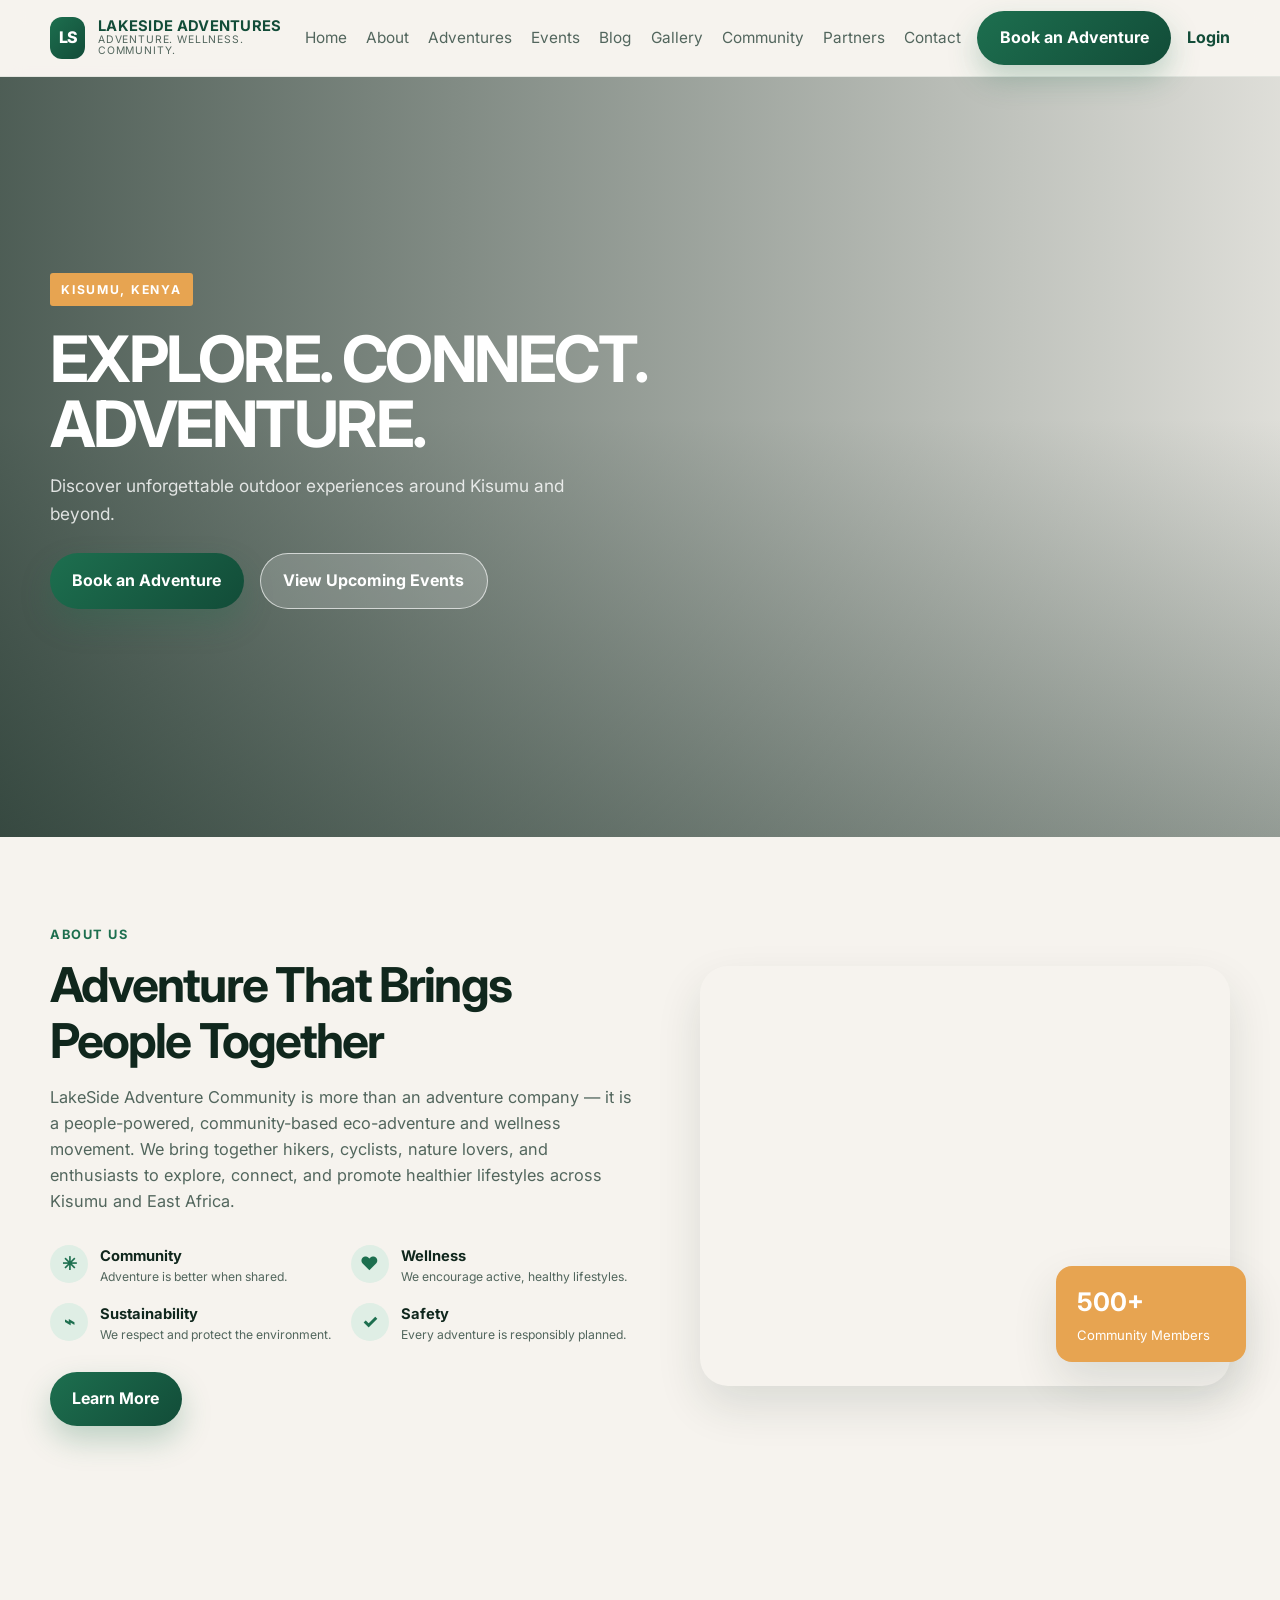
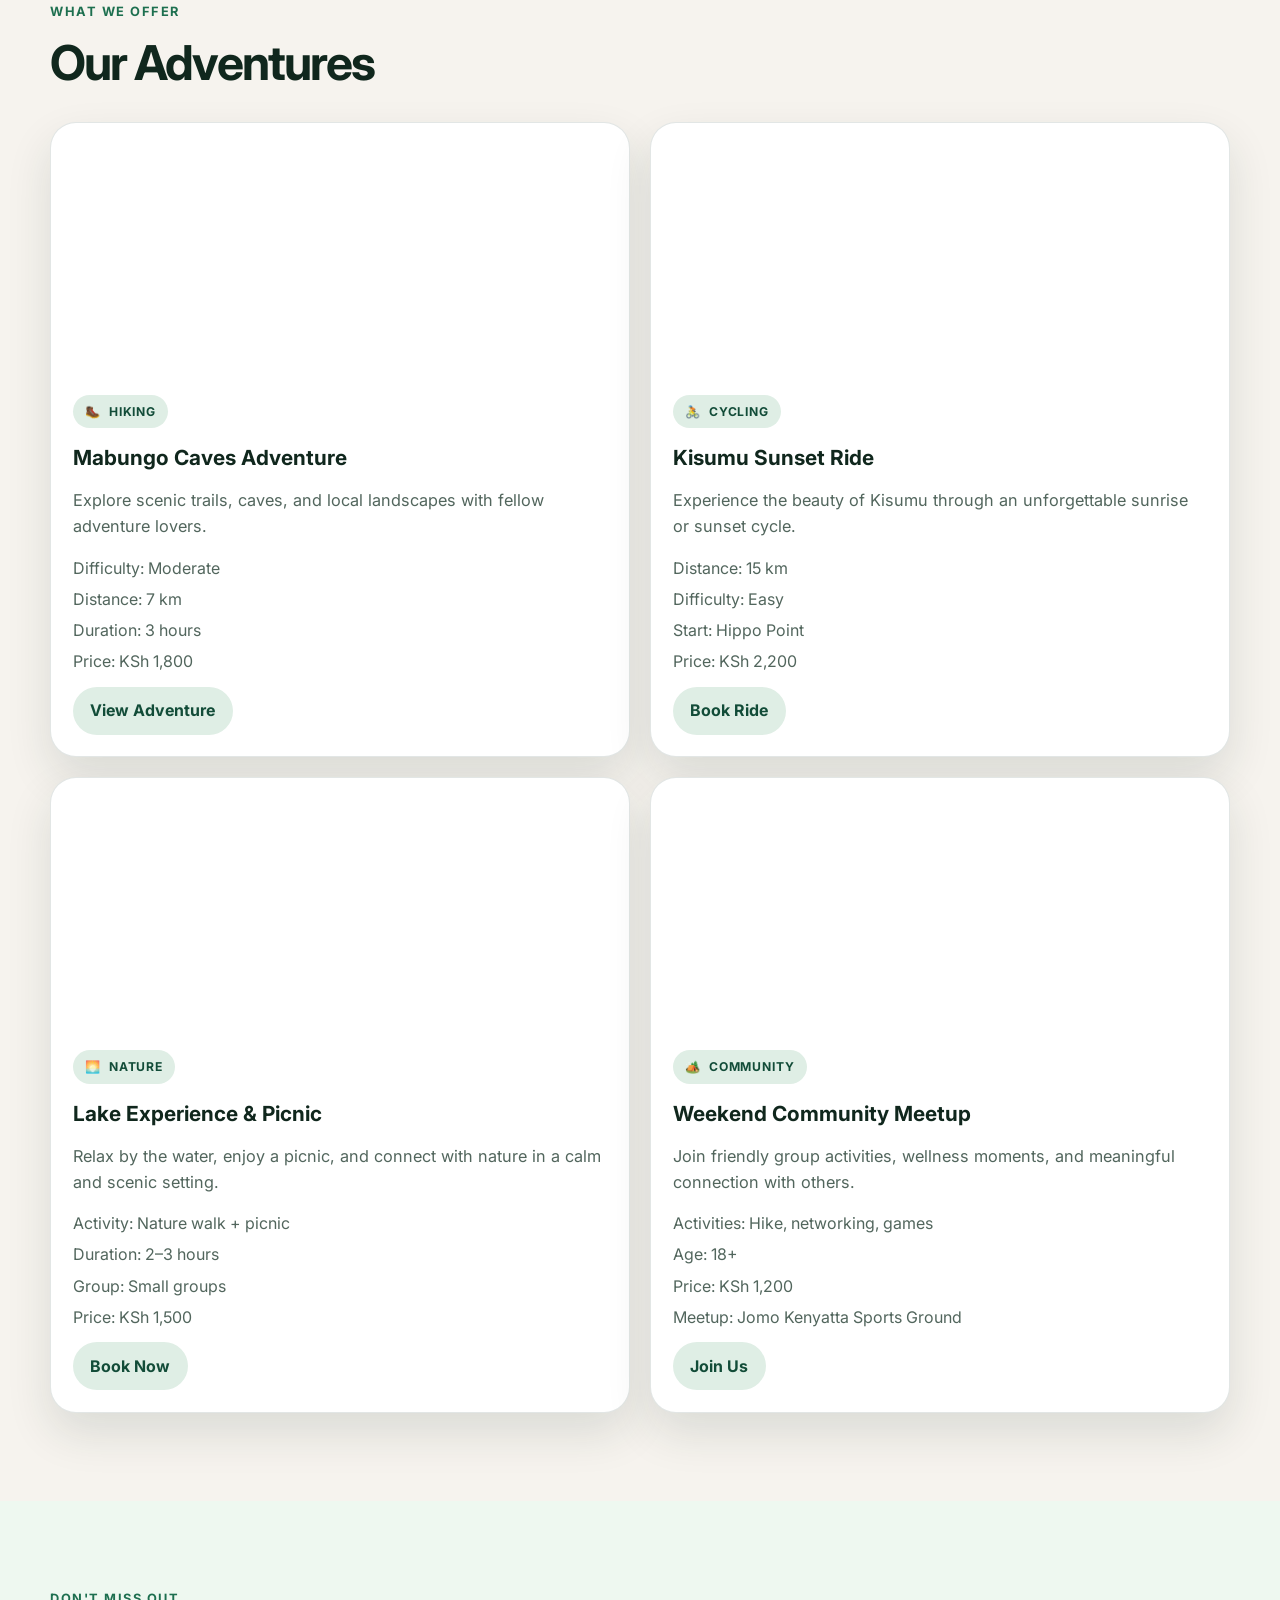
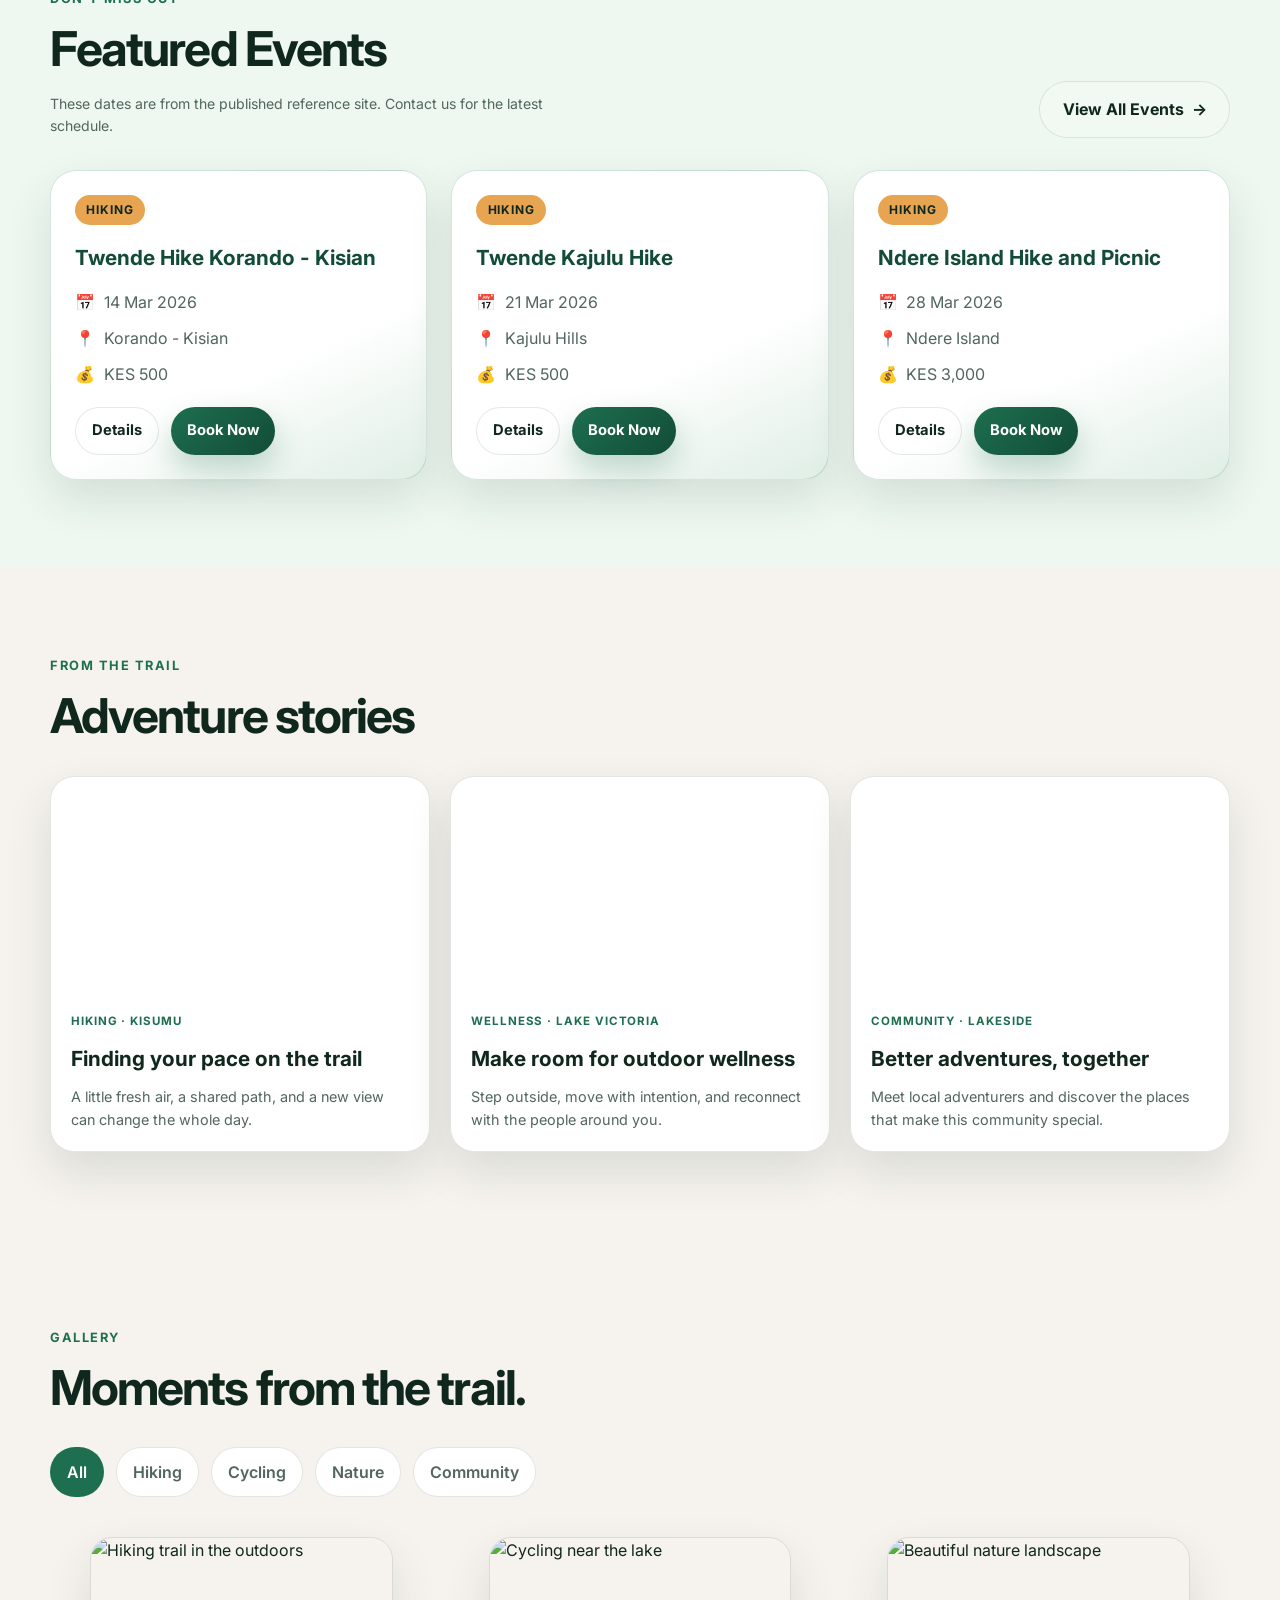
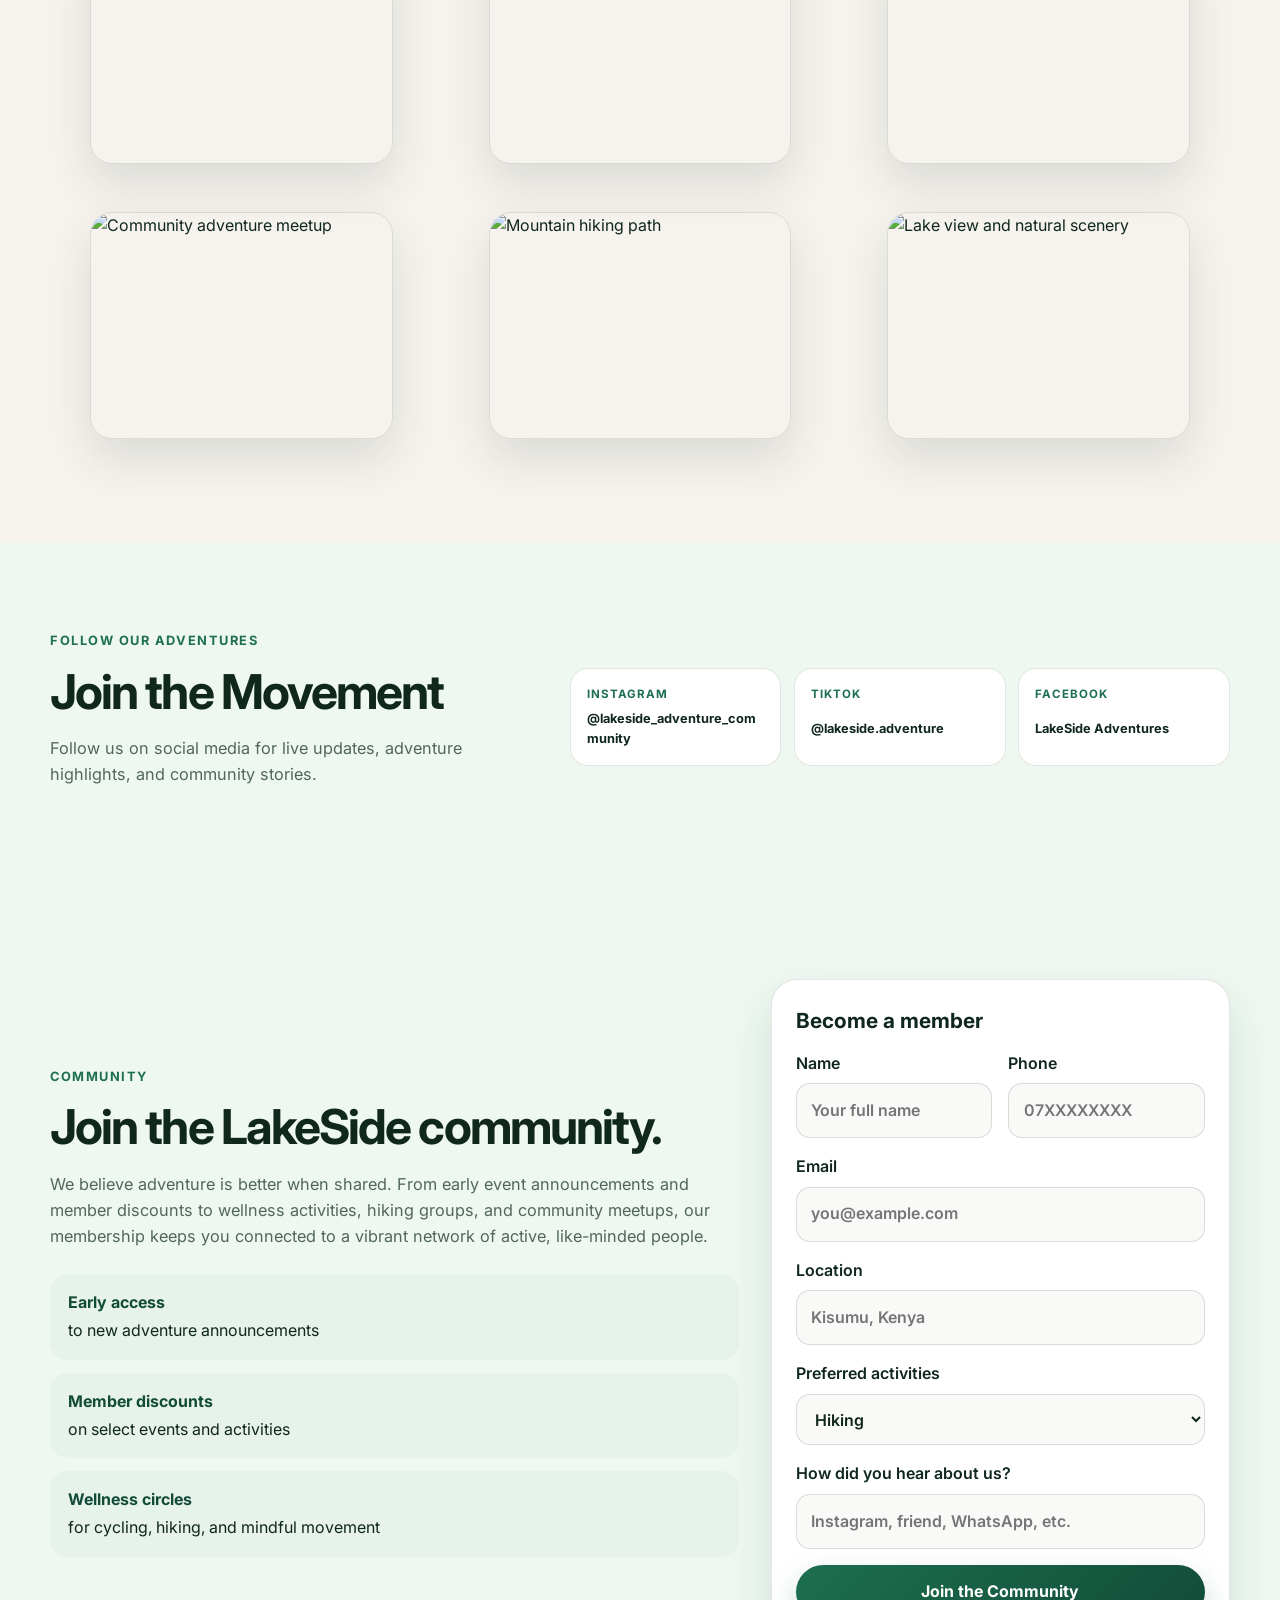
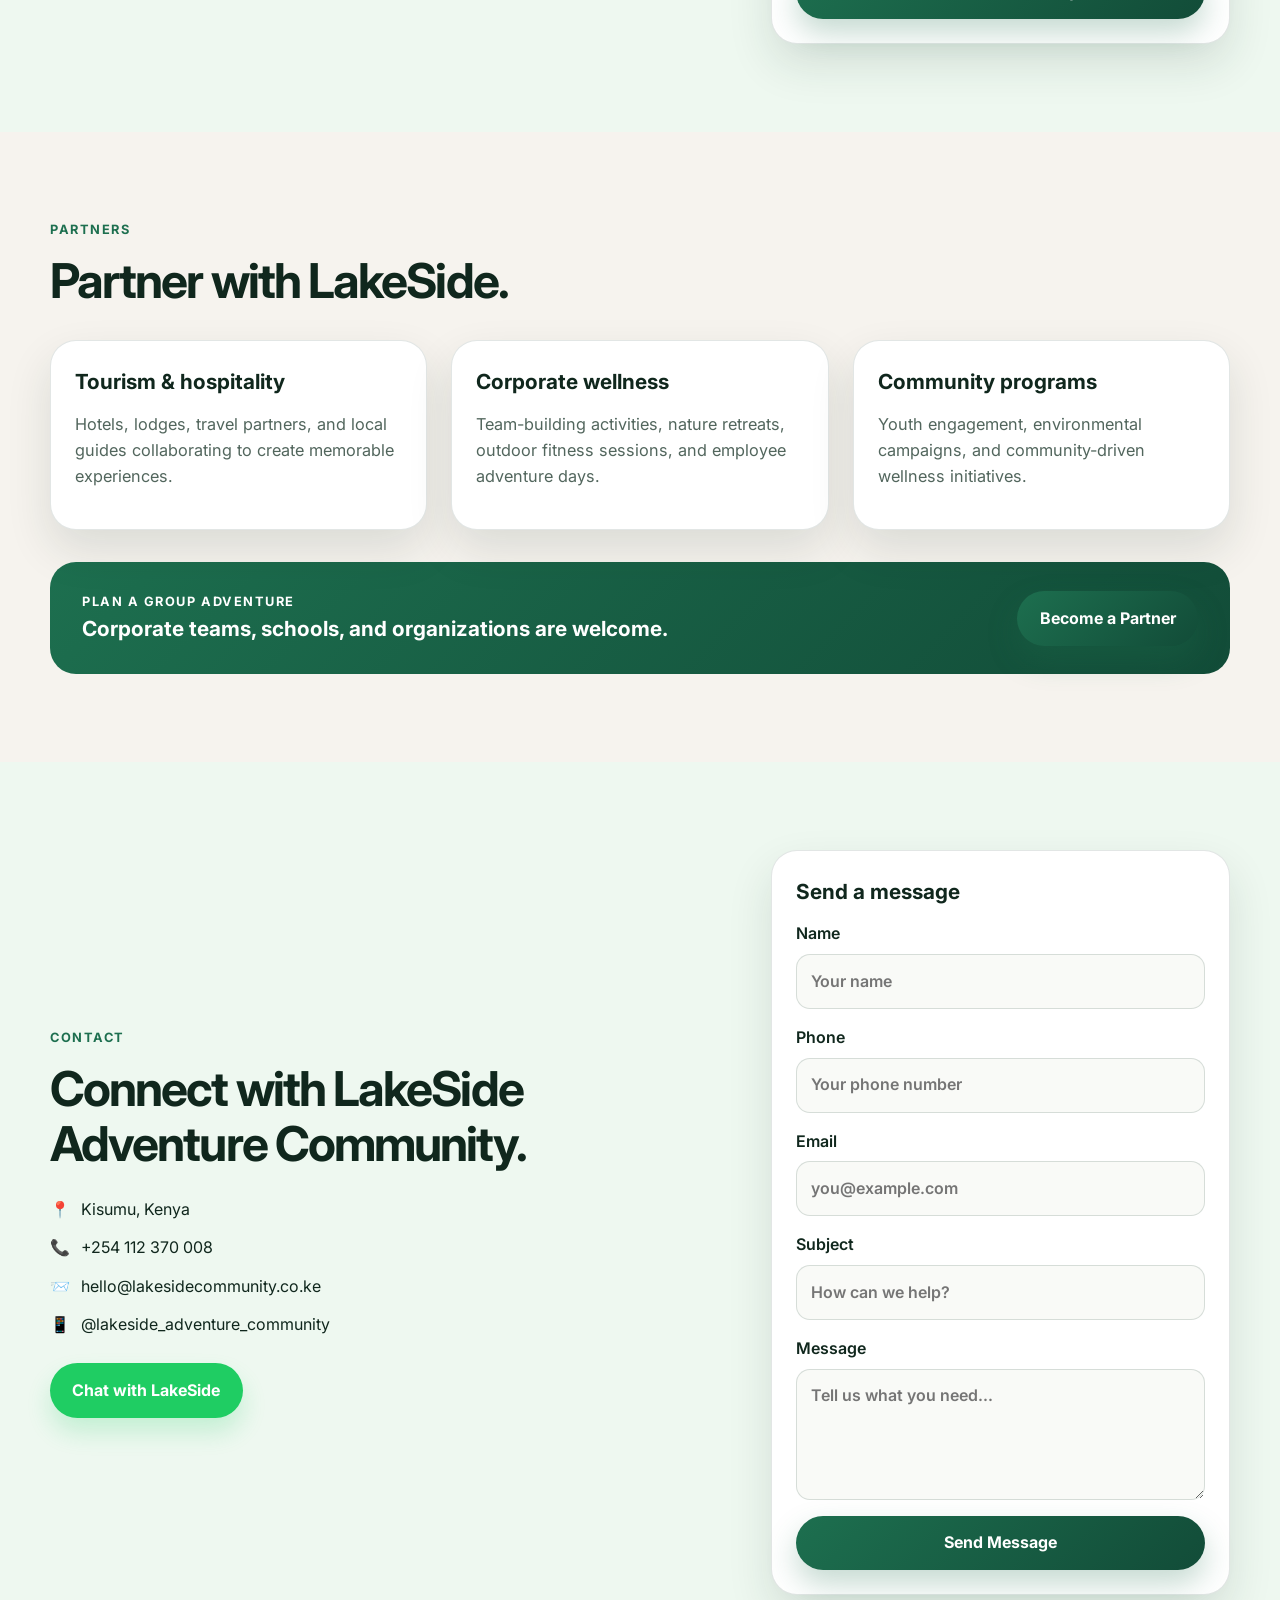
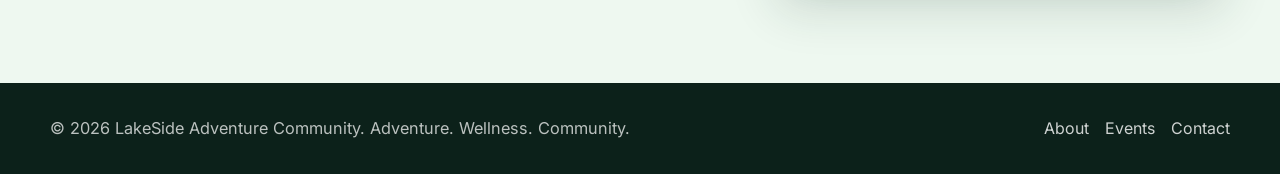
==== index.html @ b5d07d21 "Add Lakeside adventure site and admin demo Co-authored-by: Copilot <223556219+Copilot@users.noreply." ====
<!DOCTYPE html>
<html lang="en">
  <head>
    <meta charset="UTF-8" />
    <meta name="viewport" content="width=device-width, initial-scale=1.0" />
    <meta
      name="description"
      content="LakeSide Adventure Community brings people together through hiking, cycling, wellness, and unforgettable outdoor adventures around Kisumu, Kenya."
    />
    <title>LakeSide Adventure Community</title>
    <link rel="preconnect" href="https://fonts.googleapis.com" />
    <link rel="preconnect" href="https://fonts.gstatic.com" crossorigin />
    <link
      href="https://fonts.googleapis.com/css2?family=Inter:wght@400;500;600;700;800;900&display=swap"
      rel="stylesheet"
    />
    <link rel="stylesheet" href="styles.css" />
  </head>
  <body>
    <header class="site-header">
      <div class="container nav-shell">
        <a href="#home" class="brand" aria-label="LakeSide Adventure Community home">
          <span class="brand-mark">LS</span>
          <span class="brand-text">
            <strong>LAKESIDE ADVENTURES</strong>
            <small>Adventure. Wellness. Community.</small>
          </span>
        </a>

        <button class="nav-toggle" aria-expanded="false" aria-label="Toggle navigation">
          <span></span>
          <span></span>
          <span></span>
        </button>

        <nav class="site-nav" aria-label="Main navigation">
          <a href="#home">Home</a>
          <a href="#about">About</a>
          <a href="#adventures">Adventures</a>
          <a href="#events">Events</a>
          <a href="#stories">Blog</a>
          <a href="#gallery">Gallery</a>
          <a href="#community">Community</a>
          <a href="#partners">Partners</a>
          <a href="#contact">Contact</a>
        </nav>

        <div class="nav-actions">
          <a href="#events" class="primary-btn nav-cta">Book an Adventure</a>
          <a href="login.html" class="login-nav-link">Login</a>
        </div>
      </div>
    </header>

    <main>
      <section class="hero" id="home">
        <div class="hero-overlay"></div>
        <div class="container hero-inner">
          <div class="hero-copy">
            <p class="eyebrow">Kisumu, Kenya</p>
            <h1>EXPLORE. CONNECT. ADVENTURE.</h1>
            <p class="lead">
              Discover unforgettable outdoor experiences around Kisumu and beyond.
            </p>
            <div class="hero-actions">
              <a href="#events" class="primary-btn">Book an Adventure</a>
              <a href="#events" class="secondary-btn">View Upcoming Events</a>
            </div>
          </div>
        </div>
      </section>

      <section class="intro section-space" id="about">
        <div class="container intro-grid">
          <div>
            <p class="section-label">About Us</p>
            <h2>Adventure That Brings People Together</h2>
            <p>
              LakeSide Adventure Community is more than an adventure company — it is a people-powered,
              community-based eco-adventure and wellness movement. We bring together hikers, cyclists,
              nature lovers, and enthusiasts to explore, connect, and promote healthier lifestyles across
              Kisumu and East Africa.
            </p>
            <div class="about-values">
              <article><span>✳</span><div><strong>Community</strong><small>Adventure is better when shared.</small></div></article>
              <article><span>♥</span><div><strong>Wellness</strong><small>We encourage active, healthy lifestyles.</small></div></article>
              <article><span>⌁</span><div><strong>Sustainability</strong><small>We respect and protect the environment.</small></div></article>
              <article><span>✓</span><div><strong>Safety</strong><small>Every adventure is responsibly planned.</small></div></article>
            </div>
            <a class="primary-btn" href="#community">Learn More</a>
          </div>

          <div class="about-visual">
            <div class="about-photo" role="img" aria-label="A group enjoying an outdoor adventure"></div>
            <div class="member-badge"><strong>500+</strong><span>Community Members</span></div>
          </div>
        </div>
      </section>

      <section class="section-space" id="adventures">
        <div class="container">
          <div class="section-header">
            <p class="section-label">What We Offer</p>
            <h2>Our Adventures</h2>
          </div>

          <div class="adventure-grid">
            <article class="adventure-card">
              <div class="card-visual hiking"></div>
              <div class="card-content">
                <div class="card-meta"><span>🥾</span> Hiking</div>
                <h3>Mabungo Caves Adventure</h3>
                <p>Explore scenic trails, caves, and local landscapes with fellow adventure lovers.</p>
                <ul>
                  <li>Difficulty: Moderate</li>
                  <li>Distance: 7 km</li>
                  <li>Duration: 3 hours</li>
                  <li>Price: KSh 1,800</li>
                </ul>
                <button class="small-btn" data-event="Mabungo Caves Adventure">View Adventure</button>
              </div>
            </article>

            <article class="adventure-card">
              <div class="card-visual cycling"></div>
              <div class="card-content">
                <div class="card-meta"><span>🚴</span> Cycling</div>
                <h3>Kisumu Sunset Ride</h3>
                <p>Experience the beauty of Kisumu through an unforgettable sunrise or sunset cycle.</p>
                <ul>
                  <li>Distance: 15 km</li>
                  <li>Difficulty: Easy</li>
                  <li>Start: Hippo Point</li>
                  <li>Price: KSh 2,200</li>
                </ul>
                <button class="small-btn" data-event="Kisumu Sunset Ride">Book Ride</button>
              </div>
            </article>

            <article class="adventure-card">
              <div class="card-visual nature"></div>
              <div class="card-content">
                <div class="card-meta"><span>🌅</span> Nature</div>
                <h3>Lake Experience & Picnic</h3>
                <p>Relax by the water, enjoy a picnic, and connect with nature in a calm and scenic setting.</p>
                <ul>
                  <li>Activity: Nature walk + picnic</li>
                  <li>Duration: 2–3 hours</li>
                  <li>Group: Small groups</li>
                  <li>Price: KSh 1,500</li>
                </ul>
                <button class="small-btn" data-event="Lake Experience & Picnic">Book Now</button>
              </div>
            </article>

            <article class="adventure-card">
              <div class="card-visual community"></div>
              <div class="card-content">
                <div class="card-meta"><span>🏕️</span> Community</div>
                <h3>Weekend Community Meetup</h3>
                <p>Join friendly group activities, wellness moments, and meaningful connection with others.</p>
                <ul>
                  <li>Activities: Hike, networking, games</li>
                  <li>Age: 18+</li>
                  <li>Price: KSh 1,200</li>
                  <li>Meetup: Jomo Kenyatta Sports Ground</li>
                </ul>
                <button class="small-btn" data-event="Weekend Community Meetup">Join Us</button>
              </div>
            </article>
          </div>
        </div>
      </section>

      <section class="events section-space alt-bg" id="events">
        <div class="container">
          <div class="section-header split-row">
            <div>
              <p class="section-label">Don't Miss Out</p>
              <h2>Featured Events</h2>
              <p class="event-date-note">These dates are from the published reference site. Contact us for the latest schedule.</p>
            </div>
            <a href="#contact" class="secondary-btn">View All Events&nbsp; →</a>
          </div>

          <div class="event-grid lakeside-featured-events" id="upcoming">
            <article class="event-card">
              <div class="event-badge">Hiking</div>
              <h3>Twende Hike Korando - Kisian</h3>
              <ul>
                <li><span>📅</span> 14 Mar 2026</li>
                <li><span>📍</span> Korando - Kisian</li>
                <li><span>💰</span> KES 500</li>
              </ul>
              <div class="event-actions">
                <button class="secondary-btn small" data-event="Twende Hike Korando - Kisian" data-price="500" data-date="14 Mar 2026" data-location="Korando - Kisian">Details</button>
                <button class="primary-btn small" data-event="Twende Hike Korando - Kisian" data-price="500" data-date="14 Mar 2026" data-location="Korando - Kisian">Book Now</button>
              </div>
            </article>

            <article class="event-card">
              <div class="event-badge">Hiking</div>
              <h3>Twende Kajulu Hike</h3>
              <ul>
                <li><span>📅</span> 21 Mar 2026</li>
                <li><span>📍</span> Kajulu Hills</li>
                <li><span>💰</span> KES 500</li>
              </ul>
              <div class="event-actions">
                <button class="secondary-btn small" data-event="Twende Kajulu Hike" data-price="500" data-date="21 Mar 2026" data-location="Kajulu Hills">Details</button>
                <button class="primary-btn small" data-event="Twende Kajulu Hike" data-price="500" data-date="21 Mar 2026" data-location="Kajulu Hills">Book Now</button>
              </div>
            </article>

            <article class="event-card">
              <div class="event-badge">Hiking</div>
              <h3>Ndere Island Hike and Picnic</h3>
              <ul>
                <li><span>📅</span> 28 Mar 2026</li>
                <li><span>📍</span> Ndere Island</li>
                <li><span>💰</span> KES 3,000</li>
              </ul>
              <div class="event-actions">
                <button class="secondary-btn small" data-event="Ndere Island Hike and Picnic" data-price="3000" data-date="28 Mar 2026" data-location="Ndere Island">Details</button>
                <button class="primary-btn small" data-event="Ndere Island Hike and Picnic" data-price="3000" data-date="28 Mar 2026" data-location="Ndere Island">Book Now</button>
              </div>
            </article>
          </div>
        </div>
      </section>

      <section class="section-space" id="stories">
        <div class="container">
          <div class="section-header">
            <p class="section-label">From the trail</p>
            <h2>Adventure stories</h2>
          </div>
          <div class="story-grid">
            <article class="story-card">
              <div class="story-image story-hiking"></div>
              <div class="story-copy"><span>HIKING · KISUMU</span><h3>Finding your pace on the trail</h3><p>A little fresh air, a shared path, and a new view can change the whole day.</p></div>
            </article>
            <article class="story-card">
              <div class="story-image story-lake"></div>
              <div class="story-copy"><span>WELLNESS · LAKE VICTORIA</span><h3>Make room for outdoor wellness</h3><p>Step outside, move with intention, and reconnect with the people around you.</p></div>
            </article>
            <article class="story-card">
              <div class="story-image story-community"></div>
              <div class="story-copy"><span>COMMUNITY · LAKESIDE</span><h3>Better adventures, together</h3><p>Meet local adventurers and discover the places that make this community special.</p></div>
            </article>
          </div>
        </div>
      </section>

      <section class="section-space" id="gallery">
        <div class="container">
          <div class="section-header">
            <p class="section-label">Gallery</p>
            <h2>Moments from the trail.</h2>
          </div>

          <div class="gallery-filters" aria-label="Gallery categories">
            <button class="filter-btn active" data-filter="all">All</button>
            <button class="filter-btn" data-filter="hiking">Hiking</button>
            <button class="filter-btn" data-filter="cycling">Cycling</button>
            <button class="filter-btn" data-filter="nature">Nature</button>
            <button class="filter-btn" data-filter="community">Community</button>
          </div>

          <div class="gallery-grid">
            <figure class="gallery-item hiking"><img src="https://images.unsplash.com/photo-1527631746610-bca00a040d60?auto=format&fit=crop&w=900&q=80" alt="Hiking trail in the outdoors" /></figure>
            <figure class="gallery-item cycling"><img src="https://images.unsplash.com/photo-1541625602330-2277a4c46182?auto=format&fit=crop&w=900&q=80" alt="Cycling near the lake" /></figure>
            <figure class="gallery-item nature"><img src="https://images.unsplash.com/photo-1500530855697-b586d89ba3ee?auto=format&fit=crop&w=900&q=80" alt="Beautiful nature landscape" /></figure>
            <figure class="gallery-item community"><img src="https://images.unsplash.com/photo-1517457373958-b7bdd4587205?auto=format&fit=crop&w=900&q=80" alt="Community adventure meetup" /></figure>
            <figure class="gallery-item hiking"><img src="https://images.unsplash.com/photo-1551632811-561732d1e306?auto=format&fit=crop&w=900&q=80" alt="Mountain hiking path" /></figure>
            <figure class="gallery-item nature"><img src="https://images.unsplash.com/photo-1506744038136-46273834b3fb?auto=format&fit=crop&w=900&q=80" alt="Lake view and natural scenery" /></figure>
          </div>
        </div>
      </section>

      <section class="section-space alt-bg" id="join-movement">
        <div class="container story-callout">
          <div>
            <p class="section-label">Follow Our Adventures</p>
            <h2>Join the Movement</h2>
            <p>Follow us on social media for live updates, adventure highlights, and community stories.</p>
          </div>
          <div class="social-links">
            <a href="https://instagram.com/lakeside_adventure_community" target="_blank" rel="noreferrer">
              <span>Instagram</span><strong>@lakeside_adventure_community</strong>
            </a>
            <a href="https://tiktok.com/@lakeside.adventure" target="_blank" rel="noreferrer">
              <span>TikTok</span><strong>@lakeside.adventure</strong>
            </a>
            <a href="https://facebook.com" target="_blank" rel="noreferrer">
              <span>Facebook</span><strong>LakeSide Adventures</strong>
            </a>
          </div>
        </div>
      </section>

      <section class="section-space alt-bg" id="community">
        <div class="container community-grid">
          <div>
            <p class="section-label">Community</p>
            <h2>Join the LakeSide community.</h2>
            <p>
              We believe adventure is better when shared. From early event announcements and member discounts to
              wellness activities, hiking groups, and community meetups, our membership keeps you connected to a
              vibrant network of active, like-minded people.
            </p>
            <div class="community-benefits">
              <div><strong>Early access</strong><span>to new adventure announcements</span></div>
              <div><strong>Member discounts</strong><span>on select events and activities</span></div>
              <div><strong>Wellness circles</strong><span>for cycling, hiking, and mindful movement</span></div>
            </div>
          </div>

          <form class="membership-form" id="membershipForm">
            <h3>Become a member</h3>
            <div class="field-grid two-col">
              <label>
                Name
                <input type="text" name="name" placeholder="Your full name" required />
              </label>
              <label>
                Phone
                <input type="tel" name="phone" placeholder="07XXXXXXXX" required />
              </label>
            </div>
            <label>
              Email
              <input type="email" name="email" placeholder="you@example.com" required />
            </label>
            <label>
              Location
              <input type="text" name="location" placeholder="Kisumu, Kenya" required />
            </label>
            <label>
              Preferred activities
              <select name="activities">
                <option>Hiking</option>
                <option>Cycling</option>
                <option>Nature walks</option>
                <option>Community events</option>
                <option>Wellness activities</option>
              </select>
            </label>
            <label>
              How did you hear about us?
              <input type="text" name="source" placeholder="Instagram, friend, WhatsApp, etc." />
            </label>
            <button type="submit" class="primary-btn full-width">Join the Community</button>
          </form>
        </div>
      </section>

      <section class="section-space" id="partners">
        <div class="container">
          <div class="section-header">
            <p class="section-label">Partners</p>
            <h2>Partner with LakeSide.</h2>
          </div>

          <div class="partners-grid">
            <article class="partner-card">
              <h3>Tourism & hospitality</h3>
              <p>Hotels, lodges, travel partners, and local guides collaborating to create memorable experiences.</p>
            </article>
            <article class="partner-card">
              <h3>Corporate wellness</h3>
              <p>Team-building activities, nature retreats, outdoor fitness sessions, and employee adventure days.</p>
            </article>
            <article class="partner-card">
              <h3>Community programs</h3>
              <p>Youth engagement, environmental campaigns, and community-driven wellness initiatives.</p>
            </article>
          </div>

          <div class="cta-panel">
            <div>
              <p class="section-label">Plan a group adventure</p>
              <h3>Corporate teams, schools, and organizations are welcome.</h3>
            </div>
            <a href="#contact" class="primary-btn">Become a Partner</a>
          </div>
        </div>
      </section>

      <section class="section-space alt-bg" id="contact">
        <div class="container contact-grid">
          <div>
            <p class="section-label">Contact</p>
            <h2>Connect with LakeSide Adventure Community.</h2>
            <div class="contact-list">
              <p><strong>📍</strong> Kisumu, Kenya</p>
              <p><strong>📞</strong> +254 112 370 008</p>
              <p><strong>📨</strong> hello@lakesidecommunity.co.ke</p>
              <p><strong>📱</strong> @lakeside_adventure_community</p>
            </div>
            <a
              class="whatsapp-link"
              href="https://wa.me/254112370008?text=Hello%20LakeSide%20Adventure%20Community!%20I'd%20like%20to%20know%20more%20about%20your%20upcoming%20adventures."
              target="_blank"
              rel="noreferrer"
            >
              Chat with LakeSide
            </a>
          </div>

          <form class="contact-form" id="contactForm">
            <h3>Send a message</h3>
            <label>
              Name
              <input type="text" name="name" placeholder="Your name" required />
            </label>
            <label>
              Phone
              <input type="tel" name="phone" placeholder="Your phone number" required />
            </label>
            <label>
              Email
              <input type="email" name="email" placeholder="you@example.com" required />
            </label>
            <label>
              Subject
              <input type="text" name="subject" placeholder="How can we help?" required />
            </label>
            <label>
              Message
              <textarea name="message" rows="4" placeholder="Tell us what you need..." required></textarea>
            </label>
            <button type="submit" class="primary-btn full-width">Send Message</button>
          </form>
        </div>
      </section>

    </main>

    <footer class="site-footer">
      <div class="container footer-shell">
        <p>© 2026 LakeSide Adventure Community. Adventure. Wellness. Community.</p>
        <div class="footer-links">
          <a href="#about">About</a>
          <a href="#events">Events</a>
          <a href="#contact">Contact</a>
        </div>
      </div>
    </footer>

    <div class="modal hidden" id="bookingModal" aria-hidden="true">
      <div class="modal-backdrop" data-close="true"></div>
      <div class="modal-card" role="dialog" aria-modal="true" aria-labelledby="bookingTitle">
        <button class="modal-close" aria-label="Close booking form">×</button>
        <h3 id="bookingTitle">Book your slot</h3>
        <form id="bookingForm">
          <label>
            Event
            <input type="text" name="event" id="selectedEvent" readonly />
          </label>
          <input type="hidden" name="eventDate" id="selectedEventDate" />
          <input type="hidden" name="eventLocation" id="selectedEventLocation" />
          <p class="booking-total" id="bookingTotal" aria-live="polite">Choose an event to see your total.</p>
          <div class="field-grid two-col">
            <label>
              Full name
              <input type="text" name="fullName" placeholder="John Doe" required />
            </label>
            <label>
              Phone number
              <input type="tel" name="phone" placeholder="07XXXXXXXX" required />
            </label>
          </div>
          <div class="field-grid two-col">
            <label>
              Email
              <input type="email" name="email" placeholder="you@example.com" required />
            </label>
            <label>
              Number of participants
              <input type="number" name="participants" min="1" max="12" value="1" required />
            </label>
          </div>
          <label>
            Emergency contact
            <input type="text" name="emergencyContact" placeholder="Jane Doe, 07XXXXXXXX" />
          </label>
          <label>
            Special requirements
            <textarea name="requirements" rows="3" placeholder="Dietary concerns, accessibility, gear, etc."></textarea>
          </label>
          <p class="booking-feedback" id="bookingFeedback" role="status" aria-live="polite" hidden></p>
          <p class="prototype-notice">Demo mode: bookings are saved only in this browser. Online Paystack checkout is not connected.</p>
          <button type="submit" class="primary-btn full-width">Save demo booking</button>
        </form>
      </div>
    </div>

    <div class="toast" id="toast" aria-live="polite"></div>


    <script crossorigin src="https://unpkg.com/react@18/umd/react.production.min.js"></script>
    <script crossorigin src="https://unpkg.com/react-dom@18/umd/react-dom.production.min.js"></script>
    <script src="featured-events.js"></script>
    <script src="script.js"></script>
  </body>
</html>
---- styles.css ----
:root {
  --bg: #f6f3ee;
  --bg-alt: #eef8f0;
  --panel: #ffffff;
  --panel-soft: #f4f6ef;
  --brand: #1d6f4f;
  --brand-dark: #124c38;
  --brand-light: #dfeee5;
  --accent: #e7a451;
  --text: #10271d;
  --muted: #52665d;
  --line: rgba(19, 53, 41, 0.12);
  --shadow: 0 20px 45px rgba(24, 52, 40, 0.12);
  --success: #1d824d;
  --warning: #d7872d;
}

* {
  box-sizing: border-box;
}

html {
  scroll-behavior: smooth;
}

body {
  margin: 0;
  font-family: "Inter", sans-serif;
  background: var(--bg);
  color: var(--text);
  line-height: 1.6;
}

a {
  color: inherit;
  text-decoration: none;
}

img {
  max-width: 100%;
  display: block;
}

button,
input,
select,
textarea {
  font: inherit;
}

.container {
  width: min(1180px, calc(100% - 2rem));
  margin: 0 auto;
}

.section-space {
  padding: 5.5rem 0;
}

.alt-bg {
  background: var(--bg-alt);
}

.section-label {
  margin: 0 0 0.75rem;
  color: var(--brand);
  text-transform: uppercase;
  letter-spacing: 0.12em;
  font-size: 0.8rem;
  font-weight: 700;
}

h1,
h2,
h3,
p {
  margin-top: 0;
}

h1 {
  font-size: clamp(2.7rem, 5vw, 5rem);
  line-height: 1.02;
  letter-spacing: -0.04em;
  margin-bottom: 1rem;
}

h2 {
  font-size: clamp(2rem, 4vw, 3rem);
  line-height: 1.15;
  letter-spacing: -0.04em;
  margin-bottom: 1rem;
}

h3 {
  font-size: 1.3rem;
  margin-bottom: 0.8rem;
}

p {
  color: var(--muted);
  font-size: 1.02rem;
}

.site-header {
  position: sticky;
  top: 0;
  z-index: 30;
  background: rgba(246, 243, 238, 0.88);
  backdrop-filter: blur(12px);
  border-bottom: 1px solid rgba(18, 76, 56, 0.08);
}

.nav-shell {
  display: flex;
  align-items: center;
  justify-content: space-between;
  gap: 1rem;
  min-height: 76px;
}

.brand {
  display: inline-flex;
  align-items: center;
  gap: 0.8rem;
  min-width: 0;
}

.brand-mark {
  display: inline-grid;
  place-items: center;
  width: 42px;
  height: 42px;
  border-radius: 12px;
  color: white;
  background: linear-gradient(135deg, var(--brand), var(--brand-dark));
  font-weight: 800;
  letter-spacing: -0.06em;
}

.brand-text {
  display: flex;
  flex-direction: column;
  line-height: 1.05;
}

.brand-text strong {
  font-size: 1.1rem;
  letter-spacing: -0.03em;
}

.brand-text small {
  font-size: 0.65rem;
  color: var(--muted);
  text-transform: uppercase;
  letter-spacing: 0.08em;
}

.site-nav {
  display: flex;
  align-items: center;
  gap: 1.2rem;
  font-size: 0.96rem;
  color: var(--muted);
}

.site-nav a {
  position: relative;
}

.site-nav a::after {
  content: "";
  position: absolute;
  left: 0;
  bottom: -4px;
  width: 100%;
  height: 2px;
  background: var(--brand);
  transform: scaleX(0);
  transform-origin: left;
  transition: transform 0.2s ease;
}

.site-nav a:hover::after,
.site-nav a:focus-visible::after {
  transform: scaleX(1);
}

.primary-btn,
.secondary-btn,
.small-btn,
.filter-btn,
.modal-close,
.nav-toggle {
  border: none;
  cursor: pointer;
  transition: transform 0.2s ease, box-shadow 0.2s ease, background 0.2s ease;
}

.primary-btn,
.secondary-btn,
.small-btn {
  display: inline-flex;
  align-items: center;
  justify-content: center;
  border-radius: 999px;
  padding: 0.9rem 1.4rem;
  font-weight: 700;
  text-align: center;
}

.primary-btn {
  background: linear-gradient(135deg, var(--brand), var(--brand-dark));
  color: white;
  box-shadow: 0 14px 30px rgba(29, 111, 79, 0.26);
}

.primary-btn:hover,
.primary-btn:focus-visible,
.secondary-btn:hover,
.secondary-btn:focus-visible,
.small-btn:hover,
.small-btn:focus-visible,
.filter-btn:hover,
.filter-btn:focus-visible,
.nav-toggle:hover,
.nav-toggle:focus-visible {
  transform: translateY(-1px);
}

.secondary-btn {
  background: rgba(255, 255, 255, 0.18);
  color: var(--text);
  border: 1px solid rgba(16, 39, 29, 0.1);
}

.small-btn {
  padding: 0.7rem 1.1rem;
  background: var(--brand-light);
  color: var(--brand-dark);
  margin-top: 0.75rem;
}

.nav-cta {
  white-space: nowrap;
}

.hero {
  position: relative;
  min-height: 700px;
  display: flex;
  align-items: center;
  background: url("https://images.unsplash.com/photo-1501785888041-af3ef285b470?auto=format&fit=crop&w=1800&q=80") center/cover no-repeat;
}

.hero-overlay {
  position: absolute;
  inset: 0;
  background: linear-gradient(90deg, rgba(16, 39, 29, 0.82), rgba(16, 39, 29, 0.38));
}

.hero-inner {
  position: relative;
  z-index: 1;
  width: min(1180px, calc(100% - 2rem));
}

.hero-copy {
  max-width: 620px;
  color: white;
}

.hero-copy .lead {
  color: rgba(255, 255, 255, 0.82);
  font-size: 1.08rem;
  max-width: 560px;
  margin-bottom: 1.6rem;
}

.eyebrow {
  color: #dce9e2;
  text-transform: uppercase;
  letter-spacing: 0.14em;
  font-size: 0.78rem;
  font-weight: 700;
  margin-bottom: 0.8rem;
}

.hero-actions {
  display: flex;
  flex-wrap: wrap;
  gap: 1rem;
  margin-bottom: 2rem;
}

.hero-stats {
  margin: 0;
  padding: 0;
  list-style: none;
  display: grid;
  grid-template-columns: repeat(3, minmax(120px, 1fr));
  gap: 1rem;
  max-width: 540px;
}

.hero-stats li {
  display: flex;
  flex-direction: column;
  gap: 0.3rem;
  background: rgba(255, 255, 255, 0.08);
  border: 1px solid rgba(255, 255, 255, 0.08);
  border-radius: 18px;
  padding: 0.9rem 1rem;
}

.hero-stats strong {
  color: white;
  font-size: 1.5rem;
}

.hero-stats span {
  color: rgba(255, 255, 255, 0.8);
  font-size: 0.8rem;
}

.intro-grid,
.community-grid,
.contact-grid {
  display: grid;
  grid-template-columns: 1.2fr 0.8fr;
  gap: 2rem;
  align-items: center;
}

.text-link {
  display: inline-flex;
  margin-top: 0.4rem;
  color: var(--brand);
  font-weight: 700;
}

.mission-card {
  display: grid;
  gap: 1rem;
}

.mission-box {
  background: var(--panel);
  border-radius: 24px;
  padding: 1.5rem;
  box-shadow: var(--shadow);
  border: 1px solid var(--line);
}

.mission-box h3 {
  color: var(--brand-dark);
}

.value-grid {
  display: grid;
  grid-template-columns: repeat(4, minmax(0, 1fr));
  gap: 1.25rem;
  margin-top: 2.5rem;
}

.value-card,
.adventure-card,
.event-card,
.partner-card,
.stat-box,
.contact-form,
.membership-form,
.booking-table-wrap {
  background: var(--panel);
  border: 1px solid var(--line);
  border-radius: 26px;
  box-shadow: var(--shadow);
}

.value-card {
  padding: 1.5rem;
}

.value-card span {
  display: inline-grid;
  place-items: center;
  width: 52px;
  height: 52px;
  border-radius: 14px;
  background: var(--brand-light);
  font-size: 1.6rem;
  margin-bottom: 0.8rem;
}

.section-header {
  margin-bottom: 2rem;
}

.split-row {
  display: flex;
  align-items: end;
  justify-content: space-between;
  gap: 1rem;
}

.adventure-grid,
.partners-grid,
.event-grid,
.dashboard-grid {
  display: grid;
  grid-template-columns: repeat(2, minmax(0, 1fr));
  gap: 1.5rem;
}

.adventure-card {
  overflow: hidden;
}

.card-visual {
  height: 220px;
  background-size: cover;
  background-position: center;
}

.card-visual.hiking {
  background-image: url("https://images.unsplash.com/photo-1551632811-561732d1e306?auto=format&fit=crop&w=900&q=80");
}

.card-visual.cycling {
  background-image: url("https://images.unsplash.com/photo-1541625602330-2277a4c46182?auto=format&fit=crop&w=900&q=80");
}

.card-visual.nature {
  background-image: url("https://images.unsplash.com/photo-1500530855697-b586d89ba3ee?auto=format&fit=crop&w=900&q=80");
}

.card-visual.community {
  background-image: url("https://images.unsplash.com/photo-1517457373958-b7bdd4587205?auto=format&fit=crop&w=900&q=80");
}

.card-content {
  padding: 1.5rem;
}

.card-meta {
  display: inline-flex;
  align-items: center;
  gap: 0.5rem;
  padding: 0.45rem 0.75rem;
  border-radius: 999px;
  background: var(--brand-light);
  color: var(--brand-dark);
  font-weight: 700;
  margin-bottom: 0.8rem;
}

.card-content ul {
  list-style: none;
  padding: 0;
  margin: 1rem 0 0;
  color: var(--muted);
  display: grid;
  gap: 0.35rem;
}

.event-grid {
  grid-template-columns: repeat(3, minmax(0, 1fr));
}

.event-card {
  padding: 1.5rem;
}

.lakeside-featured-events .event-card {
  background: linear-gradient(155deg, var(--panel) 62%, var(--brand-light));
  border: 1px solid rgba(29, 111, 79, 0.18);
  transition: transform 0.2s ease, box-shadow 0.2s ease;
}

.lakeside-featured-events .event-card:hover {
  transform: translateY(-4px);
  box-shadow: 0 24px 48px rgba(18, 76, 56, 0.18);
}

.lakeside-featured-events .event-card h3 {
  color: var(--brand-dark);
}

.event-badge {
  display: inline-flex;
  background: var(--accent);
  color: var(--text);
  border-radius: 999px;
  padding: 0.35rem 0.7rem;
  font-weight: 700;
  font-size: 0.75rem;
  text-transform: uppercase;
  letter-spacing: 0.08em;
}

.event-card ul {
  list-style: none;
  padding: 0;
  margin: 1rem 0 0;
  display: grid;
  gap: 0.65rem;
  color: var(--muted);
}

.event-card li {
  display: flex;
  gap: 0.55rem;
}

.event-actions {
  display: flex;
  gap: 0.75rem;
  margin-top: 1.2rem;
}

.secondary-btn.small,
.primary-btn.small {
  padding: 0.7rem 1rem;
  font-size: 0.92rem;
}

.gallery-filters {
  display: flex;
  flex-wrap: wrap;
  gap: 0.75rem;
  margin-bottom: 1.5rem;
}

.filter-btn {
  padding: 0.7rem 1rem;
  border-radius: 999px;
  background: white;
  color: var(--muted);
  border: 1px solid var(--line);
  font-weight: 600;
}

.filter-btn.active {
  background: var(--brand);
  color: white;
  border-color: transparent;
}

.gallery-grid {
  display: grid;
  grid-template-columns: repeat(3, minmax(0, 1fr));
  gap: 1rem;
}

.gallery-item {
  aspect-ratio: 4 / 3;
  overflow: hidden;
  border-radius: 22px;
  border: 1px solid var(--line);
  box-shadow: var(--shadow);
}

.gallery-item img {
  width: 100%;
  height: 100%;
  object-fit: cover;
}

.gallery-item.hidden {
  display: none;
}

.community-benefits {
  display: grid;
  gap: 0.8rem;
  margin-top: 1.6rem;
}

.community-benefits div {
  display: flex;
  flex-direction: column;
  gap: 0.15rem;
  padding: 1rem 1.1rem;
  background: rgba(29, 111, 79, 0.04);
  border-radius: 18px;
}

.community-benefits strong {
  color: var(--brand-dark);
}

.membership-form,
.contact-form {
  padding: 1.5rem;
}

.field-grid {
  display: grid;
  gap: 1rem;
}

.two-col {
  grid-template-columns: repeat(2, minmax(0, 1fr));
}

label {
  display: grid;
  gap: 0.45rem;
  color: var(--text);
  font-weight: 600;
  margin-bottom: 1rem;
}

input,
select,
textarea {
  width: 100%;
  border: 1px solid rgba(19, 53, 41, 0.15);
  background: #f9faf7;
  border-radius: 14px;
  padding: 0.85rem 0.9rem;
  color: var(--text);
}

input:focus,
select:focus,
textarea:focus {
  outline: 2px solid rgba(29, 111, 79, 0.14);
  border-color: rgba(29, 111, 79, 0.35);
}

.full-width {
  width: 100%;
}

.booking-total {
  margin: 0 0 1rem;
  color: var(--brand-dark);
  font-weight: 700;
}

.booking-feedback {
  padding: 0.85rem 1rem;
  border-radius: 14px;
  background: rgba(29, 111, 79, 0.08);
  color: var(--brand-dark);
}

.partners-grid {
  grid-template-columns: repeat(3, minmax(0, 1fr));
}

.partner-card {
  padding: 1.5rem;
}

.cta-panel {
  display: flex;
  justify-content: space-between;
  align-items: center;
  gap: 1rem;
  background: linear-gradient(135deg, var(--brand), var(--brand-dark));
  color: white;
  border-radius: 26px;
  padding: 1.8rem 2rem;
  margin-top: 2rem;
}

.cta-panel .section-label,
.cta-panel h3 {
  color: white;
  margin: 0;
}

.contact-list {
  display: grid;
  gap: 0.8rem;
  margin: 1.6rem 0;
}

.contact-list p {
  display: flex;
  align-items: center;
  gap: 0.7rem;
  font-size: 1rem;
  color: var(--text);
  margin: 0;
}

.whatsapp-link {
  display: inline-flex;
  border-radius: 999px;
  background: #1fcd63;
  color: white;
  padding: 0.9rem 1.4rem;
  font-weight: 700;
  box-shadow: 0 14px 25px rgba(31, 205, 99, 0.2);
}

.dashboard-wrap {
  padding-top: 3rem;
}

.dashboard-grid {
  grid-template-columns: repeat(3, minmax(0, 1fr));
}

.stat-box {
  padding: 1.4rem 1.2rem;
  display: flex;
  flex-direction: column;
  gap: 0.2rem;
}

.stat-box span {
  color: var(--muted);
}

.stat-box strong {
  font-size: clamp(1.5rem, 3vw, 2.25rem);
  letter-spacing: -0.04em;
}

.booking-table-wrap {
  margin-top: 1.8rem;
  overflow: hidden;
}

table {
  width: 100%;
  border-collapse: collapse;
}

thead {
  background: rgba(29, 111, 79, 0.04);
}

th,
td {
  text-align: left;
  padding: 1rem 1.1rem;
  border-bottom: 1px solid var(--line);
}

th {
  font-size: 0.85rem;
  letter-spacing: 0.06em;
  text-transform: uppercase;
  color: var(--muted);
}

.status {
  display: inline-flex;
  align-items: center;
  justify-content: center;
  padding: 0.35rem 0.75rem;
  border-radius: 999px;
  font-size: 0.78rem;
  font-weight: 700;
}

.status.confirmed {
  background: rgba(29, 130, 77, 0.12);
  color: var(--success);
}

.status.pending {
  background: rgba(215, 135, 45, 0.12);
  color: var(--warning);
}

.site-footer {
  background: #0c211a;
  color: rgba(255, 255, 255, 0.8);
  padding: 1.4rem 0;
}

.footer-shell {
  display: flex;
  justify-content: space-between;
  align-items: center;
  gap: 1rem;
}

.footer-shell p {
  margin: 0;
  color: rgba(255, 255, 255, 0.72);
}

.footer-links {
  display: flex;
  gap: 1rem;
}

.modal {
  position: fixed;
  inset: 0;
  display: grid;
  place-items: center;
  z-index: 50;
}

.modal.hidden {
  display: none;
}

.modal-backdrop {
  position: absolute;
  inset: 0;
  background: rgba(10, 22, 17, 0.6);
}

.modal-card {
  position: relative;
  width: min(680px, calc(100% - 1.5rem));
  max-height: calc(100vh - 2rem);
  overflow-y: auto;
  background: white;
  border-radius: 28px;
  padding: 1.6rem;
  box-shadow: 0 28px 80px rgba(0, 0, 0, 0.18);
  z-index: 1;
}

.modal-close {
  position: absolute;
  top: 0.8rem;
  right: 0.8rem;
  width: 42px;
  height: 42px;
  border-radius: 50%;
  border: 1px solid var(--line);
  background: white;
  font-size: 1.8rem;
  line-height: 1;
  color: var(--text);
}

.toast {
  position: fixed;
  bottom: 1.5rem;
  right: 1.5rem;
  background: rgba(12, 33, 26, 0.96);
  color: white;
  border-radius: 12px;
  padding: 0.8rem 1rem;
  box-shadow: var(--shadow);
  opacity: 0;
  visibility: hidden;
  transform: translateY(12px);
  transition: opacity 0.2s ease, transform 0.2s ease, visibility 0s linear 0.2s;
  z-index: 60;
}

.toast.show {
  opacity: 1;
  visibility: visible;
  transform: translateY(0);
  transition: opacity 0.2s ease, transform 0.2s ease;
}

.nav-toggle {
  display: none;
  background: transparent;
  border: 1px solid var(--line);
  border-radius: 12px;
  width: 46px;
  height: 46px;
  padding: 0.65rem;
}

.nav-toggle span {
  display: block;
  width: 100%;
  height: 2px;
  background: var(--text);
  margin: 5px 0;
}

.login-page {
  min-height: 100vh;
  background: #fff;
}

.login-layout {
  display: grid;
  grid-template-columns: minmax(320px, 0.9fr) minmax(480px, 1.1fr);
  min-height: 100vh;
}

.login-story {
  position: relative;
  display: flex;
  flex-direction: column;
  justify-content: space-between;
  min-height: 100vh;
  overflow: hidden;
  padding: clamp(2rem, 5vw, 4.5rem);
  color: white;
  background:
    linear-gradient(180deg, rgba(12, 33, 26, 0.3), rgba(12, 33, 26, 0.84)),
    url("https://images.unsplash.com/photo-1472396961693-142e6e269027?auto=format&fit=crop&w=1500&q=85")
      center / cover no-repeat;
}

.login-story::after {
  position: absolute;
  right: -120px;
  bottom: -180px;
  width: 420px;
  height: 420px;
  border: 1px solid rgba(255, 255, 255, 0.18);
  border-radius: 50%;
  content: "";
  pointer-events: none;
}

.login-brand,
.login-story-copy,
.login-story-caption {
  position: relative;
  z-index: 1;
}

.login-brand .brand-mark {
  color: var(--brand-dark);
  background: white;
}

.login-brand .brand-text small {
  color: rgba(255, 255, 255, 0.74);
}

.login-story-copy {
  max-width: 520px;
  padding: 4rem 0;
}

.login-story-copy .eyebrow {
  color: #d7eddf;
}

.login-story-copy h1 {
  font-size: clamp(2.8rem, 5vw, 4.7rem);
}

.login-story-copy > p:last-child,
.login-story-caption {
  color: rgba(255, 255, 255, 0.82);
}

.login-story-caption {
  margin: 0;
  font-size: 0.9rem;
}

.login-panel {
  display: flex;
  flex-direction: column;
  justify-content: space-between;
  min-height: 100vh;
  padding: 2rem clamp(2rem, 7vw, 7rem);
}

.login-back-link {
  align-self: flex-start;
  color: var(--muted);
  font-size: 0.9rem;
  font-weight: 600;
}

.login-back-link:hover,
.login-back-link:focus-visible,
.login-options a:hover,
.signup-prompt a:hover,
.login-note a:hover {
  color: var(--brand);
}

.login-form-wrap {
  width: min(100%, 440px);
  margin: 2rem auto;
}

.login-form-wrap h2 {
  font-size: clamp(1.9rem, 4vw, 2.5rem);
  margin-bottom: 0.5rem;
}

.login-intro {
  margin-bottom: 2rem;
}

.login-form-wrap form > label {
  margin-bottom: 1.2rem;
}

.password-field {
  position: relative;
  display: block;
}

.password-field input {
  padding-right: 4.5rem;
}

.password-toggle {
  position: absolute;
  top: 50%;
  right: 0.9rem;
  padding: 0.25rem;
  transform: translateY(-50%);
  border: 0;
  background: transparent;
  color: var(--brand);
  cursor: pointer;
  font-size: 0.85rem;
  font-weight: 700;
}

.password-toggle:hover,
.password-toggle:focus-visible {
  color: var(--brand-dark);
}

.login-options {
  display: flex;
  align-items: center;
  justify-content: space-between;
  gap: 1rem;
  margin: 0.2rem 0 1.4rem;
  font-size: 0.87rem;
}

.remember-option {
  display: inline-flex;
  align-items: center;
  gap: 0.5rem;
  margin: 0;
  color: var(--muted);
  font-weight: 500;
}

.remember-option input {
  width: 16px;
  height: 16px;
  margin: 0;
  accent-color: var(--brand);
}

.login-options a,
.signup-prompt a,
.login-note a {
  color: var(--brand-dark);
  font-weight: 700;
}

.login-submit {
  min-height: 52px;
}

.login-feedback {
  margin: 1rem 0 0;
  border: 1px solid rgba(215, 135, 45, 0.28);
  border-radius: 14px;
  padding: 0.8rem 1rem;
  background: rgba(215, 135, 45, 0.08);
  color: #805018;
  font-size: 0.9rem;
}

.signup-prompt {
  margin: 1.7rem 0 0;
  text-align: center;
  font-size: 0.9rem;
}

.login-note {
  margin: 1.5rem 0 0;
  text-align: center;
  font-size: 0.85rem;
}

.login-footer {
  color: #7b8982;
  text-align: center;
  font-size: 0.8rem;
}

@media (max-width: 960px) {
  .site-nav {
    position: absolute;
    top: 100%;
    left: 1rem;
    right: 1rem;
    flex-direction: column;
    background: rgba(246, 243, 238, 0.99);
    border: 1px solid var(--line);
    border-radius: 18px;
    box-shadow: var(--shadow);
    padding: 1rem;
    opacity: 0;
    visibility: hidden;
    pointer-events: none;
    transform: translateY(-8px);
    transition: opacity 0.2s ease, transform 0.2s ease, visibility 0s linear 0.2s;
  }

  .site-header.open .site-nav {
    opacity: 1;
    visibility: visible;
    pointer-events: auto;
    transform: translateY(0);
    transition: opacity 0.2s ease, transform 0.2s ease;
  }

  .nav-toggle {
    display: inline-block;
  }

  .nav-cta {
    display: none;
  }

  .value-grid,
  .adventure-grid,
  .dashboard-grid,
  .partners-grid,
  .gallery-grid,
  .event-grid,
  .intro-grid,
  .community-grid,
  .contact-grid {
    grid-template-columns: 1fr;
  }

  .hero {
    min-height: 590px;
  }

  .hero-stats {
    grid-template-columns: 1fr;
  }

  .split-row,
  .cta-panel,
  .footer-shell {
    display: grid;
    gap: 1rem;
  }

  .login-layout {
    grid-template-columns: 1fr;
  }

  .login-story {
    min-height: 370px;
    padding: 2rem;
  }

  .login-story-copy {
    padding: 2.5rem 0 0;
  }

  .login-story-copy h1 {
    max-width: 520px;
    font-size: clamp(2.4rem, 7vw, 3.8rem);
  }

  .login-story-caption {
    display: none;
  }

  .login-panel {
    min-height: 620px;
    padding: 1.5rem 2rem;
  }
}

@media (max-width: 560px) {
  .section-space {
    padding: 4rem 0;
  }

  .two-col {
    grid-template-columns: 1fr;
  }

  .hero-copy .hero-actions,
  .event-actions {
    display: grid;
    grid-template-columns: 1fr;
  }

  .primary-btn,
  .secondary-btn,
  .small-btn {
    width: 100%;
  }

  .login-story {
    min-height: 310px;
    padding: 1.5rem;
  }

  .login-panel {
    min-height: 620px;
    padding: 1.25rem 1.5rem;
  }

  .login-options {
    align-items: flex-start;
  }
}

.nav-actions {
  display: flex;
  align-items: center;
  gap: 1rem;
}

.login-nav-link {
  color: var(--brand-dark);
  font-weight: 700;
}

.site-header .brand-text strong {
  color: var(--brand-dark);
  font-size: 0.92rem;
  letter-spacing: 0.02em;
}

.hero {
  min-height: min(760px, calc(100vh - 76px));
  background-image: url("https://images.unsplash.com/photo-1551632811-561732d1e306?auto=format&fit=crop&w=2000&q=85");
}

.hero-overlay {
  background: linear-gradient(90deg, rgba(13, 36, 27, 0.72), rgba(13, 36, 27, 0.1)),
    linear-gradient(0deg, rgba(13, 36, 27, 0.36), transparent 55%);
}

.hero-copy {
  max-width: 720px;
}

.hero-copy .eyebrow {
  display: inline-flex;
  margin-bottom: 1.2rem;
  border-radius: 3px;
  padding: 0.45rem 0.7rem;
  background: var(--accent);
  color: white;
  font-size: 0.76rem;
}

.hero h1 {
  max-width: 720px;
  text-transform: uppercase;
}

.hero .secondary-btn {
  color: white;
  border-color: rgba(255, 255, 255, 0.65);
}

.intro-grid {
  grid-template-columns: 1.05fr 0.95fr;
  gap: 4rem;
}

.about-values {
  display: grid;
  grid-template-columns: repeat(2, minmax(0, 1fr));
  gap: 1rem;
  margin: 1.8rem 0;
}

.about-values article {
  display: flex;
  align-items: center;
  gap: 0.75rem;
}

.about-values article > span {
  display: grid;
  flex: 0 0 38px;
  width: 38px;
  height: 38px;
  place-items: center;
  border-radius: 50%;
  background: var(--brand-light);
  color: var(--brand);
  font-size: 1.15rem;
  font-weight: 800;
}

.about-values article div,
.about-values article small {
  display: block;
}

.about-values article strong {
  font-size: 0.92rem;
}

.about-values article small {
  color: var(--muted);
  font-size: 0.76rem;
  line-height: 1.35;
}

.about-visual {
  position: relative;
  min-height: 420px;
}

.about-photo {
  min-height: 420px;
  border-radius: 28px;
  background: url("https://images.unsplash.com/photo-1517457373958-b7bdd4587205?auto=format&fit=crop&w=1100&q=85") center/cover;
  box-shadow: var(--shadow);
}

.member-badge {
  position: absolute;
  right: -1rem;
  bottom: 1.5rem;
  display: grid;
  gap: 0.1rem;
  min-width: 190px;
  padding: 1rem 1.3rem;
  border-radius: 16px;
  background: var(--accent);
  color: white;
  box-shadow: var(--shadow);
}

.member-badge strong {
  font-size: 1.6rem;
}

.member-badge span {
  font-size: 0.82rem;
}

.adventure-grid {
  gap: 1.25rem;
}

.card-visual {
  height: 250px;
}

.card-content {
  padding: 1.35rem;
}

.card-meta {
  text-transform: uppercase;
  font-size: 0.76rem;
  letter-spacing: 0.08em;
}

.event-date-note {
  max-width: 540px;
  margin: 0.2rem 0 0;
  font-size: 0.88rem;
}

.event-card h3 {
  margin-top: 1rem;
}

.event-card ul {
  min-height: 88px;
}

.story-callout {
  display: grid;
  grid-template-columns: 0.85fr 1.15fr;
  align-items: center;
  gap: 2rem;
}

.story-grid {
  display: grid;
  grid-template-columns: repeat(3, minmax(0, 1fr));
  gap: 1.25rem;
}

.story-card {
  overflow: hidden;
  border: 1px solid var(--line);
  border-radius: 24px;
  background: white;
  box-shadow: var(--shadow);
}

.story-image {
  min-height: 210px;
  background-position: center;
  background-size: cover;
}

.story-hiking {
  background-image: url("https://images.unsplash.com/photo-1551632811-561732d1e306?auto=format&fit=crop&w=900&q=80");
}

.story-lake {
  background-image: url("https://images.unsplash.com/photo-1500530855697-b586d89ba3ee?auto=format&fit=crop&w=900&q=80");
}

.story-community {
  background-image: url("https://images.unsplash.com/photo-1517457373958-b7bdd4587205?auto=format&fit=crop&w=900&q=80");
}

.story-copy {
  padding: 1.25rem;
}

.story-copy > span {
  color: var(--brand);
  font-size: 0.72rem;
  font-weight: 700;
  letter-spacing: 0.08em;
}

.story-copy h3 {
  margin: 0.6rem 0;
}

.story-copy p {
  margin: 0;
  font-size: 0.9rem;
}

.social-links {
  display: grid;
  grid-template-columns: repeat(3, minmax(0, 1fr));
  gap: 0.8rem;
}

.social-links a {
  display: grid;
  gap: 0.3rem;
  padding: 1rem;
  border: 1px solid var(--line);
  border-radius: 18px;
  background: white;
}

.social-links a span {
  color: var(--brand);
  font-size: 0.72rem;
  font-weight: 700;
  letter-spacing: 0.08em;
  text-transform: uppercase;
}

.social-links a strong {
  overflow-wrap: anywhere;
  font-size: 0.8rem;
}

.prototype-notice {
  border: 1px solid rgba(215, 135, 45, 0.35);
  border-radius: 14px;
  padding: 0.85rem 1rem;
  background: rgba(215, 135, 45, 0.1);
  color: #805018;
  font-size: 0.85rem;
  line-height: 1.5;
}

.login-form-wrap > .prototype-notice {
  margin: -0.6rem 0 1.4rem;
}

.site-footer {
  padding: 2rem 0;
}

.footer-links a:hover {
  color: white;
}

.admin-page {
  min-height: 100vh;
  background: var(--bg);
}

.admin-nav,
.admin-nav-links {
  display: flex;
  align-items: center;
  justify-content: space-between;
  gap: 1rem;
}

.admin-nav-links a {
  font-weight: 700;
  color: var(--brand-dark);
}

.admin-main {
  padding-top: 2.5rem;
  padding-bottom: 4rem;
}

.admin-notice {
  margin-bottom: 2rem;
}

.admin-heading {
  margin-bottom: 2rem;
}

.admin-heading h1 {
  font-size: clamp(2rem, 4vw, 3rem);
}

.admin-stats {
  grid-template-columns: repeat(4, minmax(0, 1fr));
  margin-bottom: 2.5rem;
}

.admin-section {
  margin: 2rem 0;
  padding: 1.5rem;
  border: 1px solid var(--line);
  border-radius: 24px;
  background: white;
  box-shadow: var(--shadow);
}

.admin-section-heading h2 {
  font-size: 1.65rem;
}

.admin-form {
  display: grid;
  grid-template-columns: repeat(4, minmax(0, 1fr));
  gap: 0.8rem 1rem;
  align-items: end;
}

.admin-form label {
  margin: 0;
}

.admin-form-submit {
  min-height: 48px;
  align-self: end;
}

.admin-table-wrap {
  margin-top: 1.5rem;
  overflow-x: auto;
}

.admin-table-wrap table {
  min-width: 760px;
}

.table-action {
  border: 0;
  border-radius: 999px;
  padding: 0.55rem 0.8rem;
  background: var(--brand-light);
  color: var(--brand-dark);
  cursor: pointer;
  font-weight: 700;
  white-space: nowrap;
}

.remove-action {
  background: rgba(176, 54, 54, 0.1);
  color: #9b2626;
}

.empty-state {
  margin: 1rem 0 0;
  text-align: center;
}

.admin-footnote {
  text-align: center;
  font-size: 0.82rem;
}

@media (max-width: 960px) {
  .nav-actions .nav-cta {
    display: none;
  }

  .intro-grid,
  .story-callout {
    grid-template-columns: 1fr;
  }

  .story-grid {
    grid-template-columns: repeat(2, minmax(0, 1fr));
  }

  .member-badge {
    right: 1rem;
  }

  .admin-stats {
    grid-template-columns: repeat(2, minmax(0, 1fr));
  }

  .admin-form {
    grid-template-columns: repeat(2, minmax(0, 1fr));
  }
}

@media (max-width: 560px) {
  .nav-actions {
    gap: 0.5rem;
  }

  .login-nav-link {
    font-size: 0.9rem;
  }

  .about-values,
  .social-links,
  .story-grid,
  .admin-stats,
  .admin-form {
    grid-template-columns: 1fr;
  }

  .about-visual,
  .about-photo {
    min-height: 310px;
  }

  .member-badge {
    bottom: 0.8rem;
  }

  .admin-section {
    padding: 1rem;
  }
}
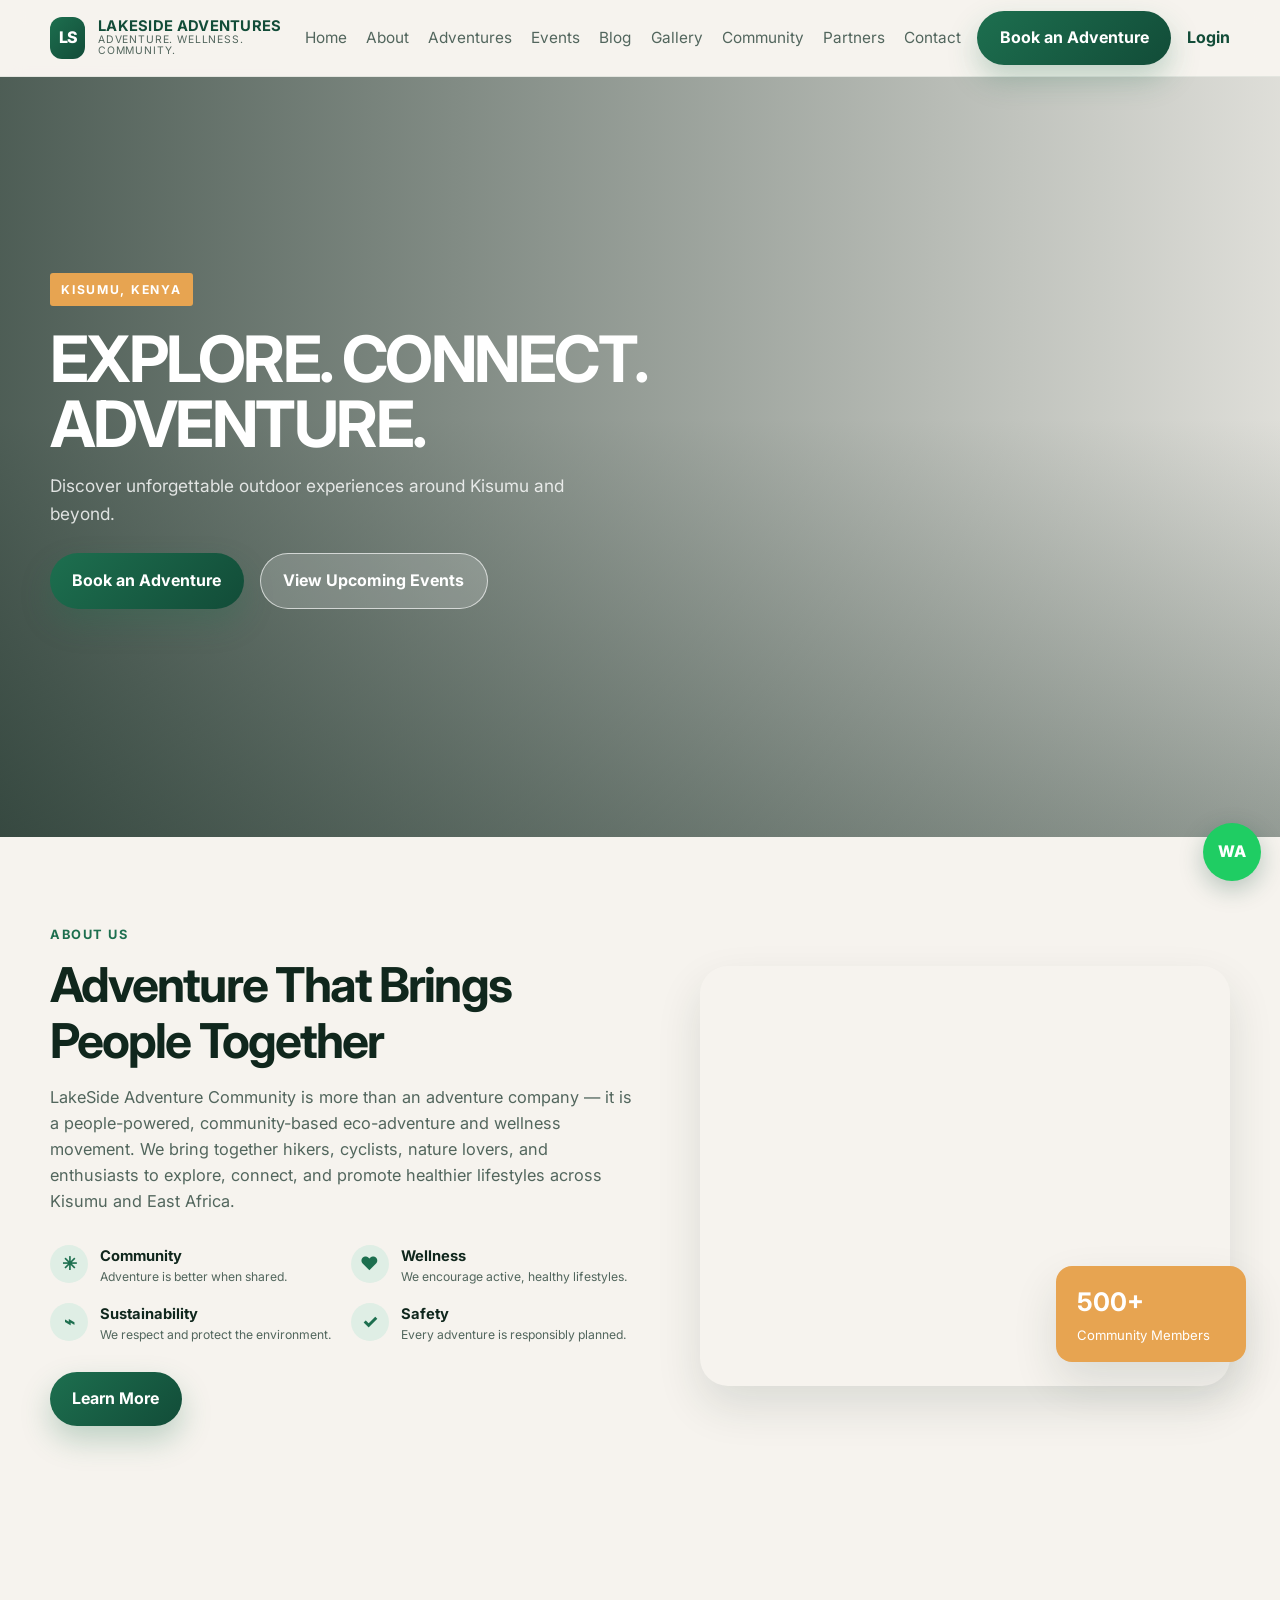
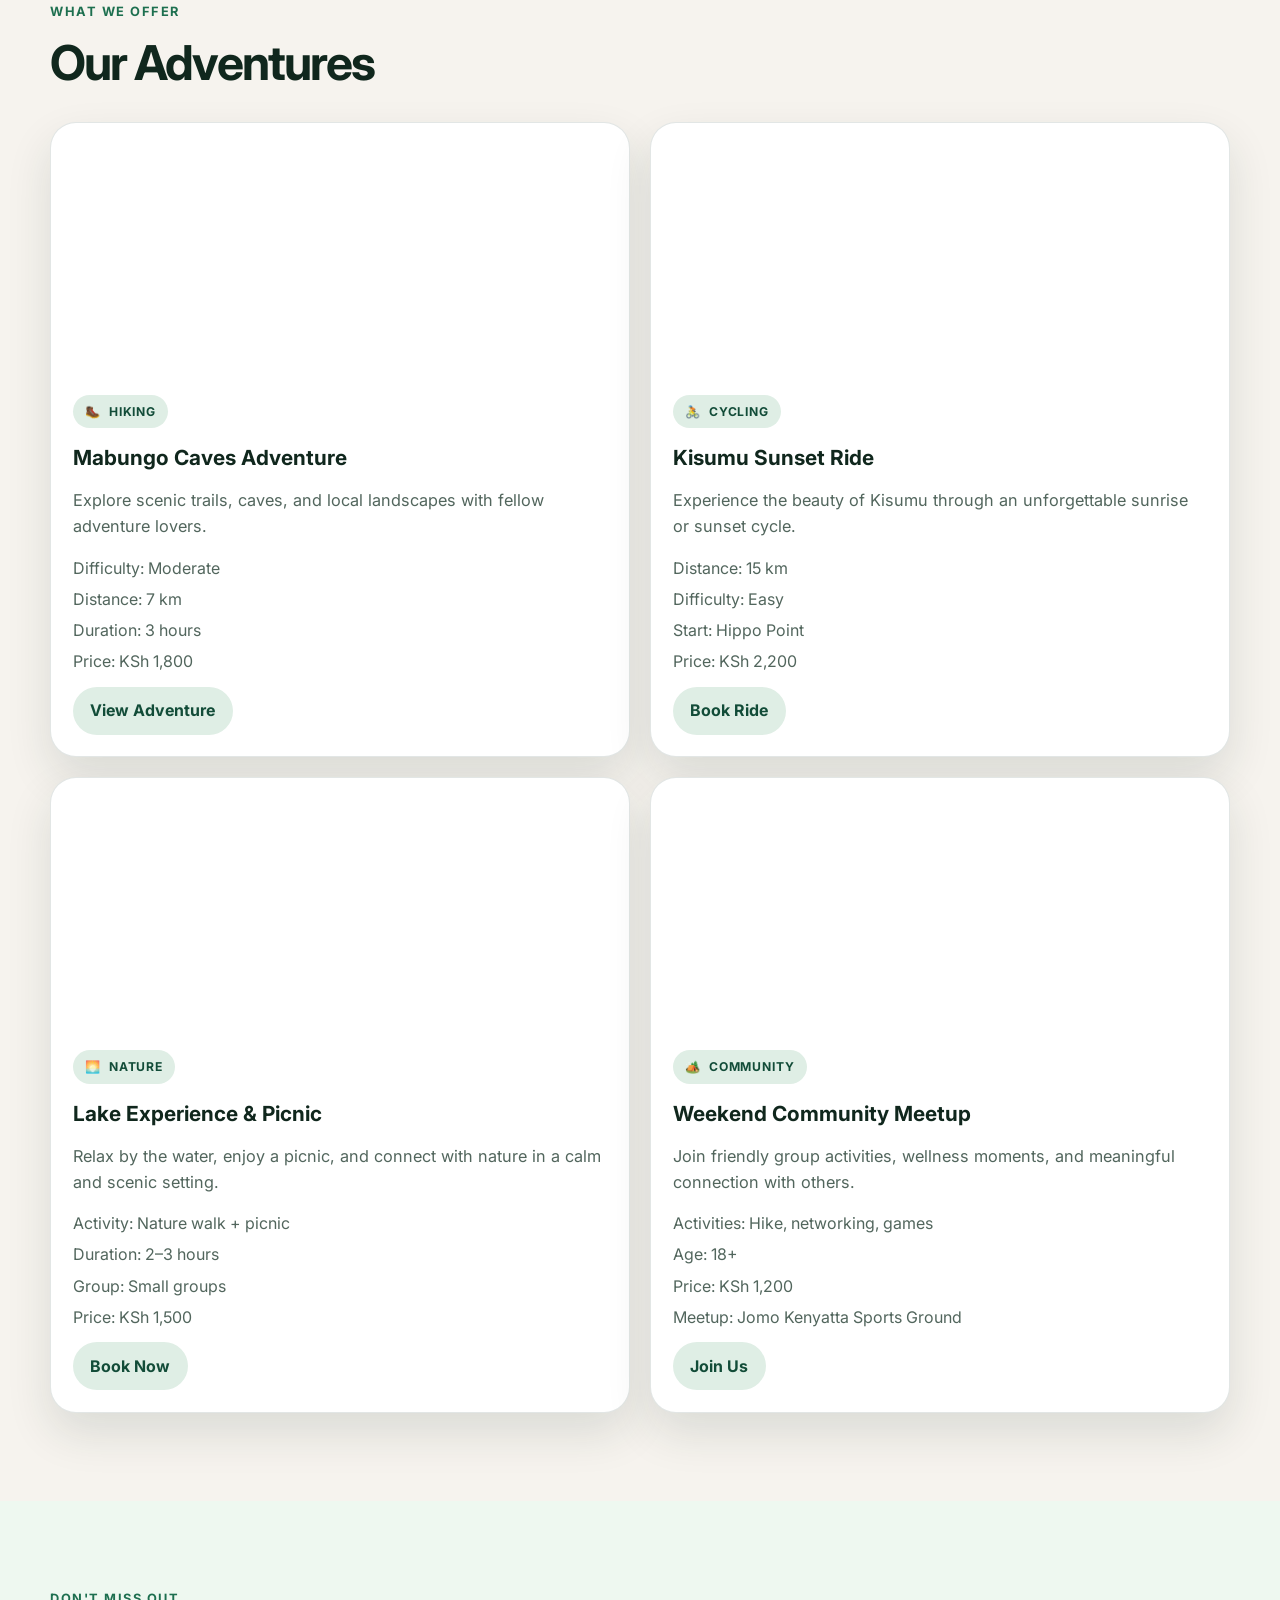
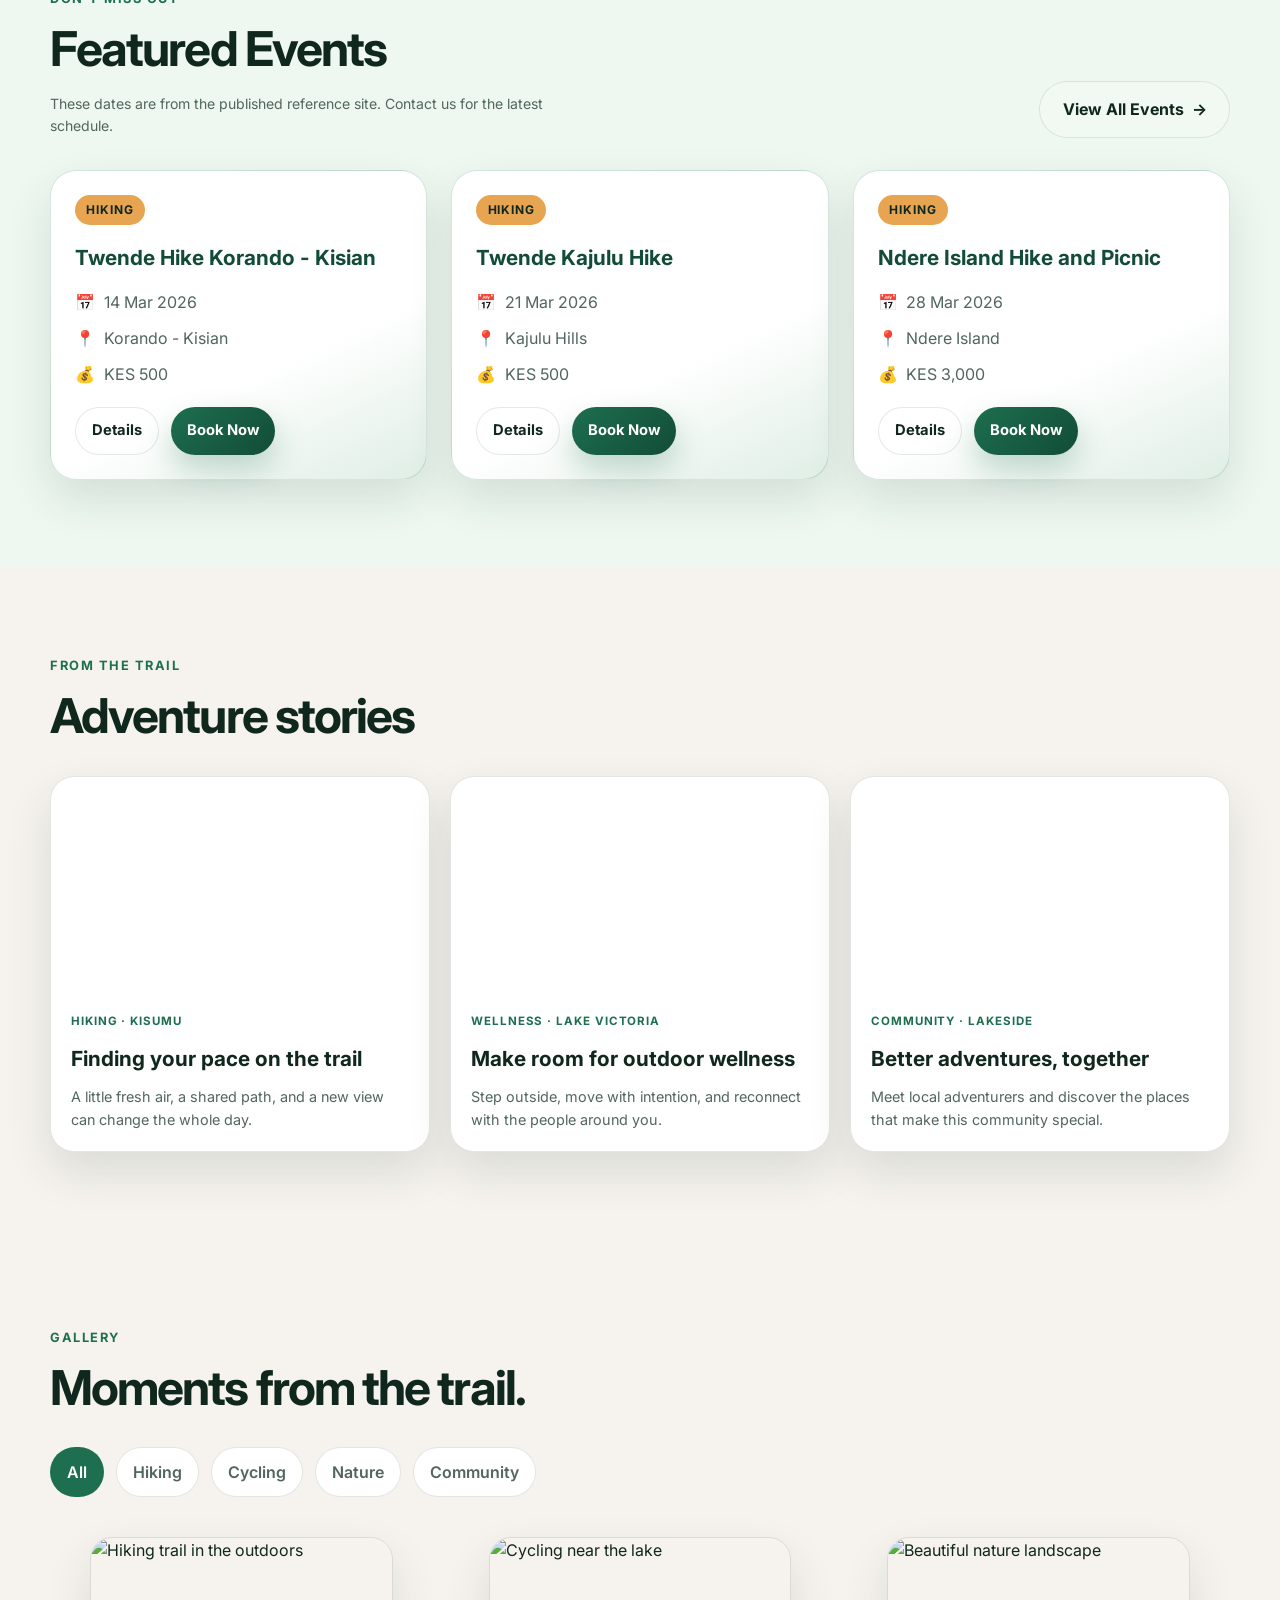
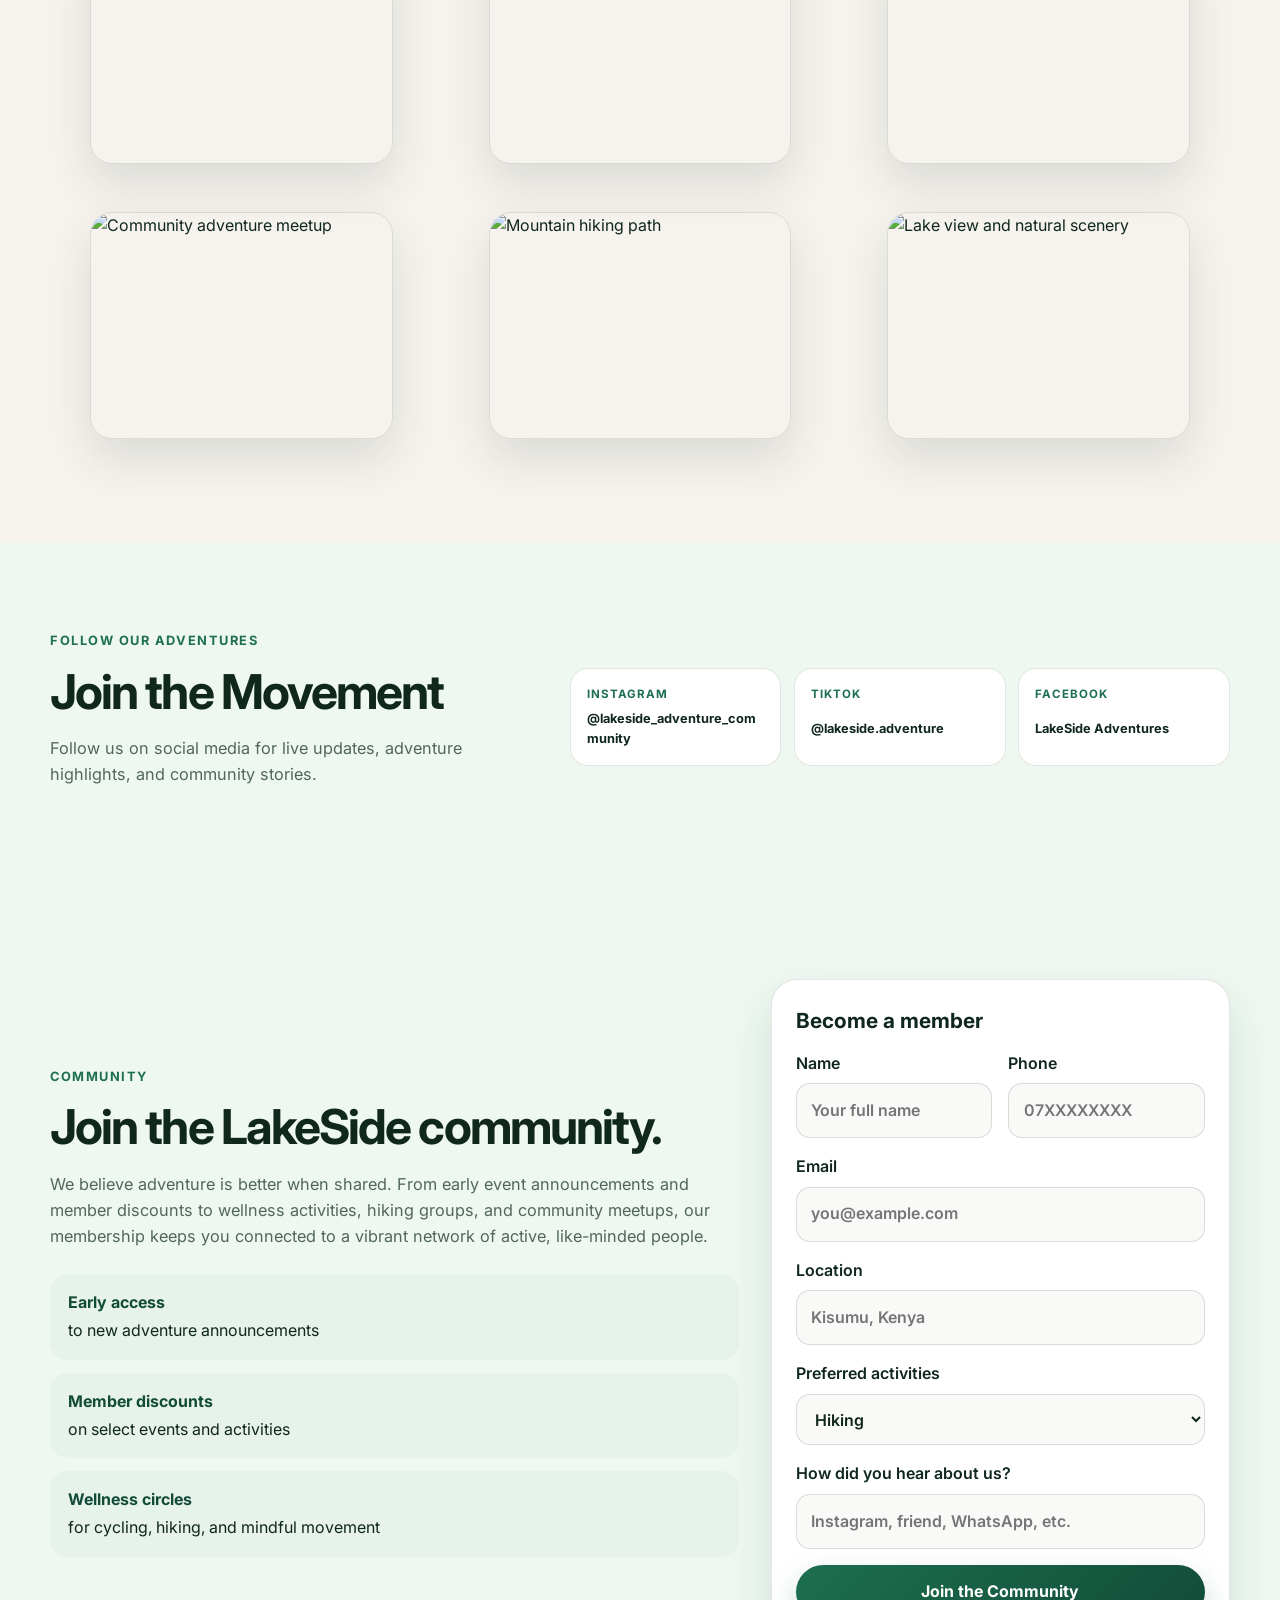
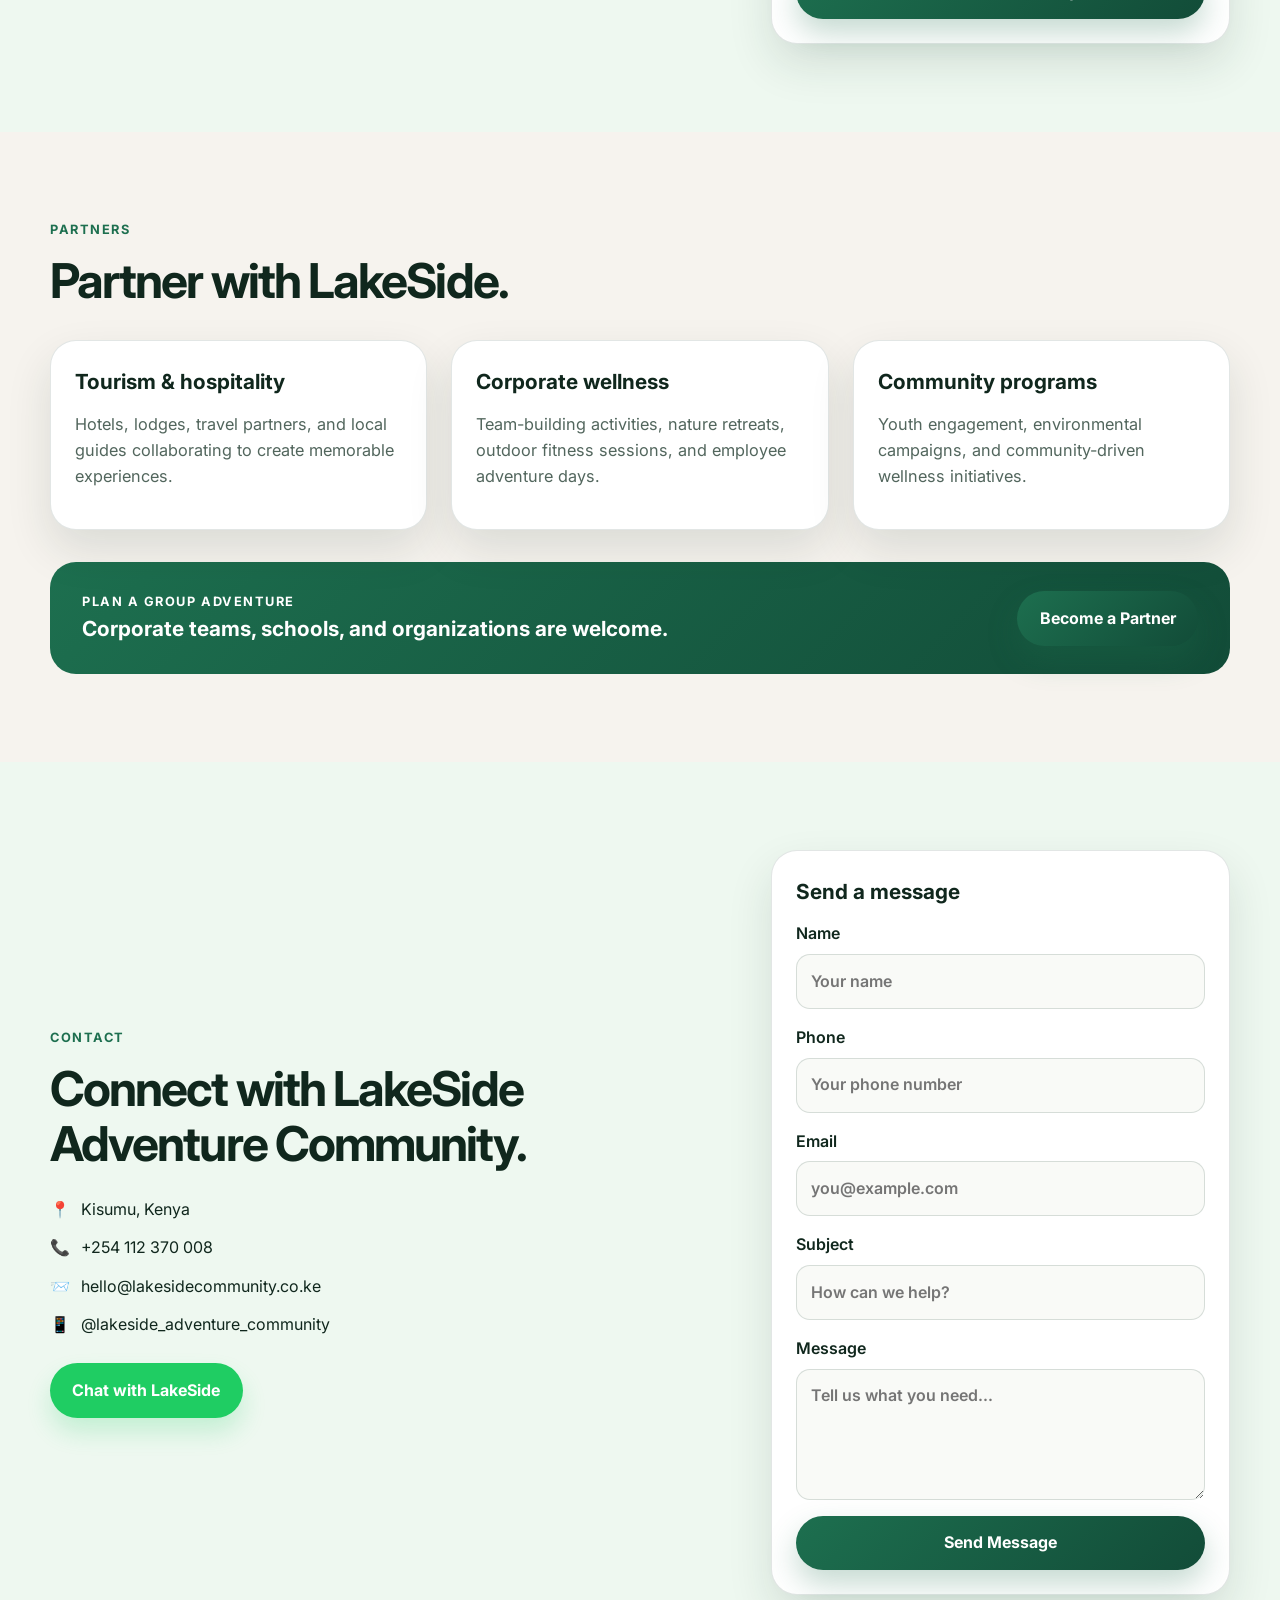
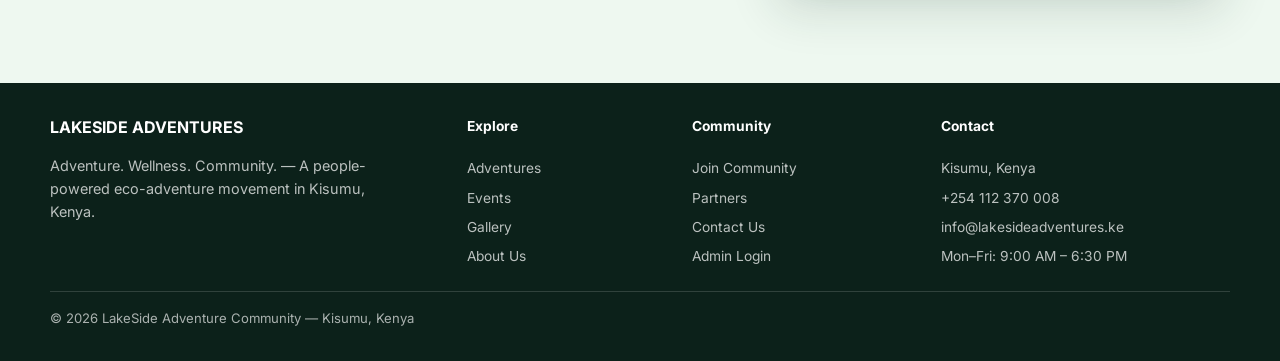
==== commit 1ab94c75: "Refresh site footer and add WhatsApp contact Co-authored-by: Copilot <223556219+Copilot@users.norepl" ====
--- a/index.html
+++ b/index.html
@@ -439,13 +439,15 @@
 
     <footer class="site-footer">
       <div class="container footer-shell">
-        <p>© 2026 LakeSide Adventure Community. Adventure. Wellness. Community.</p>
-        <div class="footer-links">
-          <a href="#about">About</a>
-          <a href="#events">Events</a>
-          <a href="#contact">Contact</a>
-        </div>
+        <div class="footer-brand">
+          <strong>LAKESIDE ADVENTURES</strong>
+          <p>Adventure. Wellness. Community. — A people-powered eco-adventure movement in Kisumu, Kenya.</p>
+        </div>
+        <div class="footer-column"><strong>Explore</strong><a href="#adventures">Adventures</a><a href="#events">Events</a><a href="#gallery">Gallery</a><a href="#about">About Us</a></div>
+        <div class="footer-column"><strong>Community</strong><a href="#community">Join Community</a><a href="#partners">Partners</a><a href="#contact">Contact Us</a><a href="login.html?role=admin">Admin Login</a></div>
+        <div class="footer-column"><strong>Contact</strong><span>Kisumu, Kenya</span><a href="tel:+254112370008">+254 112 370 008</a><a href="mailto:info@lakesideadventures.ke">info@lakesideadventures.ke</a><span>Mon–Fri: 9:00 AM – 6:30 PM</span></div>
       </div>
+      <div class="container footer-copyright">© 2026 LakeSide Adventure Community — Kisumu, Kenya</div>
     </footer>
 
     <div class="modal hidden" id="bookingModal" aria-hidden="true">
@@ -498,6 +500,13 @@
 
     <div class="toast" id="toast" aria-live="polite"></div>
 
+    <a
+      class="whatsapp-float"
+      href="https://wa.me/254112370008?text=Hello%20LakeSide%20Adventure%20Community!%20I%27d%20like%20to%20know%20more%20about%20your%20upcoming%20adventures."
+      target="_blank"
+      rel="noreferrer"
+      aria-label="Chat with LakeSide on WhatsApp"
+    >WA</a>
 
     <script crossorigin src="https://unpkg.com/react@18/umd/react.production.min.js"></script>
     <script crossorigin src="https://unpkg.com/react-dom@18/umd/react-dom.production.min.js"></script>
--- a/styles.css
+++ b/styles.css
@@ -1480,6 +1480,61 @@
   padding: 2rem 0;
 }
 
+.footer-shell {
+  display: grid;
+  grid-template-columns: 1.6fr 0.8fr 0.9fr 1.2fr;
+  align-items: start;
+  gap: 2rem;
+}
+
+.footer-brand strong,
+.footer-column > strong {
+  display: block;
+  margin-bottom: 0.8rem;
+  color: white;
+}
+
+.footer-brand p {
+  max-width: 340px;
+  color: rgba(255, 255, 255, 0.72);
+  font-size: 0.9rem;
+}
+
+.footer-column {
+  display: grid;
+  gap: 0.45rem;
+  color: rgba(255, 255, 255, 0.72);
+  font-size: 0.86rem;
+}
+
+.footer-column > strong {
+  color: white;
+}
+
+.footer-copyright {
+  margin-top: 1.5rem;
+  padding-top: 1rem;
+  border-top: 1px solid rgba(255, 255, 255, 0.15);
+  color: rgba(255, 255, 255, 0.65);
+  font-size: 0.82rem;
+}
+
+.whatsapp-float {
+  position: fixed;
+  right: 1.2rem;
+  bottom: 1.2rem;
+  z-index: 25;
+  display: grid;
+  width: 58px;
+  height: 58px;
+  place-items: center;
+  border-radius: 50%;
+  background: #1fcd63;
+  color: white;
+  font-weight: 800;
+  box-shadow: 0 8px 24px rgba(18, 76, 56, 0.28);
+}
+
 .footer-links a:hover {
   color: white;
 }
@@ -1598,6 +1653,10 @@
     grid-template-columns: 1fr;
   }
 
+  .footer-shell {
+    grid-template-columns: repeat(2, minmax(0, 1fr));
+  }
+
   .story-grid {
     grid-template-columns: repeat(2, minmax(0, 1fr));
   }
@@ -1632,6 +1691,10 @@
     grid-template-columns: 1fr;
   }
 
+  .footer-shell {
+    grid-template-columns: 1fr;
+  }
+
   .about-visual,
   .about-photo {
     min-height: 310px;
